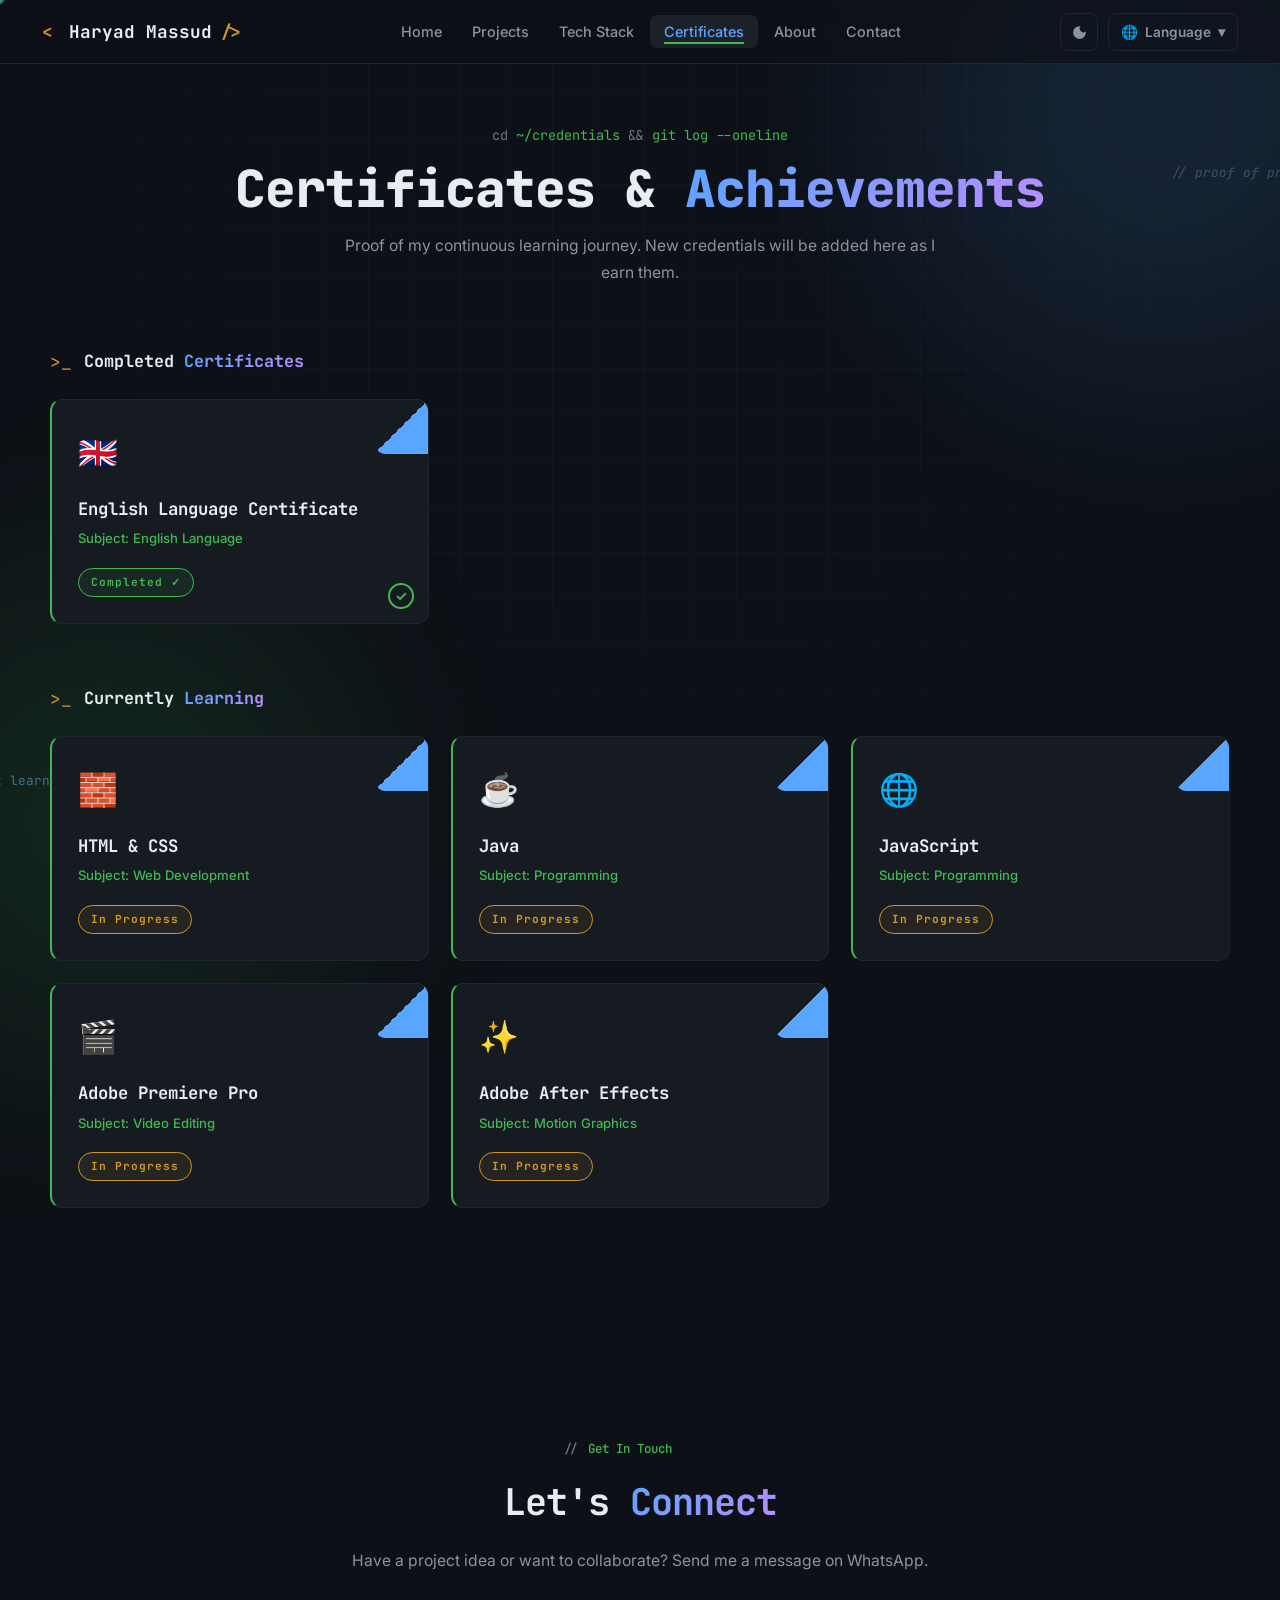
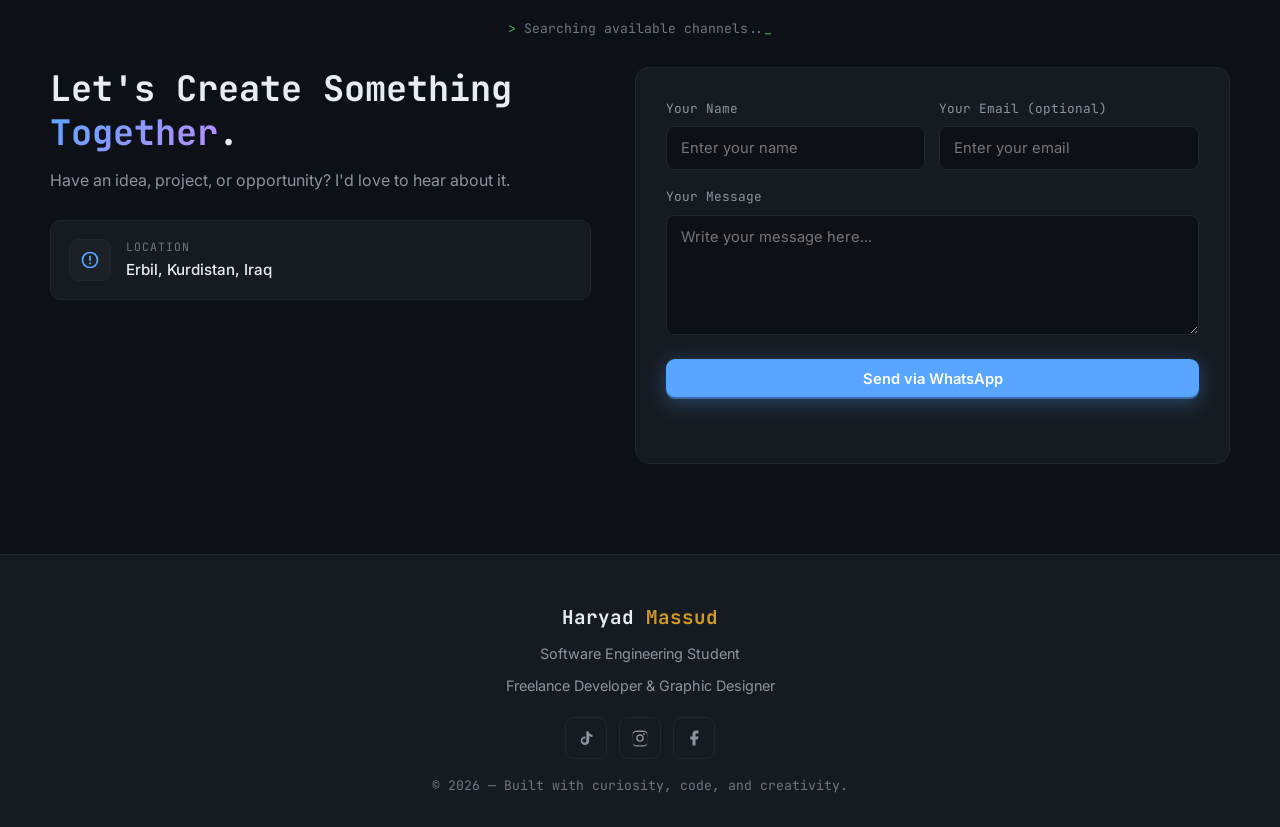
==== certificates.html @ b6bd6a12 "Add files via upload" ====
<!DOCTYPE html>
<html lang="en" dir="ltr" data-theme="dark">
<head>
    <meta charset="UTF-8">
    <meta name="viewport" content="width=device-width, initial-scale=1.0">
    <meta name="description" content="Haryad Massud — Certificates. Credentials earned and currently in progress on the learning journey.">
    <title>Certificates | Haryad Massud</title>
    <link rel="preconnect" href="https://fonts.googleapis.com">
    <link rel="preconnect" href="https://fonts.gstatic.com" crossorigin>
    <link href="https://fonts.googleapis.com/css2?family=Sora:wght@400;500;600;700;800&family=Inter:wght@300;400;500;600&family=JetBrains+Mono:wght@400;500;600;700;800&family=Tajawal:wght@400;500;700;800&family=Noto+Sans+Arabic:wght@400;500;600;700;800&display=swap" rel="stylesheet">
    <link rel="stylesheet" href="assets/css/styles.css">
</head>
<body>

    <div class="scroll-progress" id="scrollProgress"></div>

    <!-- Viewport transition overlay -->
    <div class="viewport-transition" id="viewportTransition">
        <div class="trans-cmd"><span class="prompt">&gt;</span>&nbsp;<span class="cmd" id="transCmd"></span></div>
        <div class="trans-snippet" id="transSnippet"></div>
        <div class="trans-bar"><div class="fill" id="transFill"></div></div>
    </div>

    <div class="bg-code"></div>
    <div class="code-snippet cs-1"><span class="tk-cm">// proof of progress</span></div>
    <div class="code-snippet cs-2"><span class="tk-kw">await</span> <span class="tk-id">learner</span><span class="tk-op">.</span><span class="tk-fn">levelUp</span><span class="tk-op">()</span>;</div>
    <div class="bg-orb orb-1"></div>
    <div class="bg-orb orb-2"></div>

    <!-- ===== NAV ===== -->
    <nav class="navbar" id="navbar">
        <div class="nav-inner">
            <a href="index.html" class="brand"><span class="dot"></span><span data-i18n="brand">Haryad Massud</span></a>
            <ul class="nav-links" id="navLinks">
                <li><a href="index.html" data-nav="home" data-i18n="nav.home">Home</a></li>
                <li><a href="projects.html" data-nav="projects" data-i18n="nav.projects">Projects</a></li>
                <li><a href="techstack.html" data-nav="tech" data-i18n="nav.tech">Tech Stack</a></li>
                <li><a href="certificates.html" data-nav="certs" data-i18n="nav.certs" class="active">Certificates</a></li>
                <li><a href="index.html#about" data-nav="about" data-i18n="nav.about">About</a></li>
                <li><a href="index.html#contact" data-nav="contact" data-i18n="nav.contact">Contact</a></li>
            </ul>
            <div class="nav-right">
                <button class="icon-btn" id="themeToggle" title="Theme" aria-label="Toggle theme">
                    <svg id="iconMoon" viewBox="0 0 24 24"><path d="M12 3a9 9 0 1 0 9 9c0-.46-.04-.92-.1-1.36a5.39 5.39 0 0 1-7.54-7.54C12.92 3.04 12.46 3 12 3z"/></svg>
                    <svg id="iconSun" viewBox="0 0 24 24" style="display:none"><path d="M12 7a5 5 0 1 0 0 10 5 5 0 0 0 0-10zm0-5a1 1 0 0 1 1 1v2a1 1 0 0 1-2 0V3a1 1 0 0 1 1-1zM4 11a1 1 0 0 1 0 2H2a1 1 0 0 1 0-2h2zm18 0a1 1 0 0 1 0 2h-2a1 1 0 0 1 0-2h2zM5.6 4.2a1 1 0 0 1 1.4 0l1.4 1.4a1 1 0 1 1-1.4 1.4L5.6 5.6a1 1 0 0 1 0-1.4zm11.4 12.8a1 1 0 0 1 1.4 0l1.4 1.4a1 1 0 0 1-1.4 1.4l-1.4-1.4a1 1 0 0 1 0-1.4zM12 19a1 1 0 0 1 1 1v2a1 1 0 0 1-2 0v-2a1 1 0 0 1 1-1zM5.6 19.8a1 1 0 0 1 0-1.4l1.4-1.4a1 1 0 1 1 1.4 1.4l-1.4 1.4a1 1 0 0 1-1.4 0zM17 6.6a1 1 0 0 1 0-1.4l1.4-1.4a1 1 0 1 1 1.4 1.4L18.4 6.6a1 1 0 0 1-1.4 0z"/></svg>
                </button>
                <div class="lang-select" id="langSelect">
                    <button class="lang-btn" id="langBtn">🌐<span class="lang-label" data-i18n="langLabel">Language</span><span>▾</span></button>
                    <div class="lang-menu" id="langMenu">
                        <button class="lang-opt" data-lang="en"><span class="flag">🇬🇧</span> English</button>
                        <button class="lang-opt" data-lang="ckb"><span class="flag">🟩</span> کوردی (سۆرانی)</button>
                        <button class="lang-opt" data-lang="ar"><span class="flag">🇸🇦</span> العربية</button>
                    </div>
                </div>
                <button class="hamburger" id="hamburger" aria-label="Menu"><span></span><span></span><span></span></button>
            </div>
        </div>
    </nav>

    <!-- ===== PAGE HERO ===== -->
    <header class="page-hero">
        <div class="ph-loc"><span class="slash">cd</span> ~/credentials <span class="slash">&&</span> git log --oneline</div>
        <h1 data-i18n="certTitle">Certificates & <span class="gradient-text">Achievements</span></h1>
        <p class="ph-sub" data-i18n="certSub">Proof of my continuous learning journey. New credentials will be added here as I earn them.</p>
    </header>

    <!-- ===== CERTIFICATES ===== -->
    <section class="page-body">
        <div class="container">
            <div class="tech-subsect">
                <div class="tech-subhead reveal"><span class="ths-chever">&gt;_</span><h4 data-i18n="certDoneTitle">Completed <span class="gradient-text">Certificates</span></h4></div>
                <div class="cert-grid" id="certDoneGrid"></div>
            </div>
            <div class="tech-subsect" style="margin-top:60px">
                <div class="tech-subhead reveal"><span class="ths-chever">&gt;_</span><h4 data-i18n="certDoingTitle">Currently <span class="gradient-text">Working On</span></h4></div>
                <div class="cert-grid" id="certDoingGrid"></div>
            </div>
        </div>
    </section>

    <!-- ============ CONTACT ============ -->
    <section class="section" id="contact">
        <div class="container">
            <div class="section-head reveal">
                <div class="eyebrow" data-i18n="contactEyebrow">Get In Touch</div>
                <h2 class="section-title" data-i18n="contactTitle">Let's <span class="gradient-text">Connect</span></h2>
                <p class="section-sub reveal" data-i18n="contactSub">Have a project idea, a collaboration, or just want to say hi? My inbox is always open.</p>
            </div>
            <div class="contact-grid">
                <div class="contact-info reveal">
                    <h3 class="contact-heading" data-i18n="contactHeading">Let's Create Something <span class="gradient-text">Together</span>.</h3>
                    <p class="contact-desc" data-i18n="contactDesc">Have an idea, project, or opportunity? I'd love to hear about it.</p>
                    <div class="contact-cards">
                        <div class="contact-card">
                            <div class="contact-ico"><svg viewBox="0 0 24 24"><path d="M12 2a10 10 0 1 0 0 20 10 10 0 0 0 0-20zm0 18a8 8 0 1 1 0-16 8 8 0 0 1 0 16zm-1-13h2v6h-2zm0 8h2v2h-2z"/></svg></div>
                            <div><div class="lbl" data-i18n="locLabel">Location</div><div class="val" data-i18n="locValue">Erbil, Kurdistan, Iraq</div></div>
                        </div>
                    </div>
                </div>
                <form class="contact-form reveal" id="contactForm">
                    <div class="form-row">
                        <div class="field"><label for="contactName" data-i18n="nameLabel">Your Name</label><input id="contactName" name="name" type="text" autocomplete="name" required data-i18n-ph="namePh" placeholder="Enter your name"></div>
                        <div class="field"><label for="contactEmail" data-i18n="emailPhLabel">Your Email (optional)</label><input id="contactEmail" name="email" type="email" autocomplete="email" data-i18n-ph="emailPh" placeholder="Enter your email"></div>
                    </div>
                    <div class="field"><label for="contactMessage" data-i18n="msgLabel">Your Message</label><textarea id="contactMessage" name="message" required data-i18n-ph="msgPh" placeholder="Write your message here..."></textarea></div>
                    <button type="submit" class="btn btn-primary btn-block" data-i18n="submitMsg">Send via WhatsApp</button>
                    <div class="form-note" id="formNote" role="status" aria-live="polite"></div>
                </form>
            </div>
        </div>
    </section>

    <!-- ================= FOOTER ================= -->
    <footer class="footer">
        <div class="footer-inner">
            <div class="footer-brand">Haryad <span class="b">Massud</span></div>
            <div class="footer-role" data-i18n="footerRole1">Software Engineering Student</div>
            <div class="footer-role" data-i18n="footerRole2">Freelance Developer & Graphic Designer</div>
            <div class="footer-social" id="footerSocial"></div>
            <div class="copy" data-i18n="footerCopy">© 2026 — Built with curiosity, code, and creativity.</div>
        </div>
    </footer>

    <div class="cursor-dot"></div>
    <div class="cursor-ring"><span class="cursor-label"></span></div>

    <script src="assets/js/translations.js"></script>
    <script src="assets/js/data.js"></script>
    <script src="assets/js/main.js"></script>
</body>
</html>
---- assets/css/styles.css ----
/* ============================================================
   HARYAD MASSUD — Developer Portfolio
   Theme: code-editor / terminal inspired, dark & technical
   ============================================================ */

:root {
    /* Code-editor dark palette */
    --bg: #0d1117;
    --bg-soft: #161b22;
    --bg-card: #161b22;
    --bg-hover: #1c2128;
    --text: #e6edf3;
    --text-muted: #8b949e;
    --muted-2: #6e7681;

    /* Accent / syntax colors */
    --blue: #58a6ff;
    --blue-2: #79c0ff;
    --green: #3fb950;
    --green-2: #56d364;
    --purple: #bc8cff;
    --orange: #d29922;
    --orange-2: #f0883e;
    --red: #f85149;
    --cyan: #39c5cf;

    --primary: var(--blue);
    --primary-2: var(--blue-2);
    --accent: var(--green);
    --accent-2: var(--cyan);

    --gradient-main: linear-gradient(135deg, #58a6ff 0%, #bc8cff 100%);
    --gradient-accent: linear-gradient(135deg, #3fb950 0%, #39c5cf 100%);

    --glow: rgba(88, 166, 255, 0.35);
    --glow-green: rgba(63, 185, 80, 0.35);

    --font-head: 'JetBrains Mono', 'Sora', monospace;
    --font-body: 'Inter', 'Poppins', sans-serif;
    --font-code: 'JetBrains Mono', 'Fira Code', monospace;

    --radius: 16px;
    --radius-sm: 10px;
    --shadow: 0 18px 50px rgba(0, 0, 0, 0.5);
    --border: 1px solid #21262d;
    --border-strong: 1px solid #30363d;
    --glass: rgba(255, 255, 255, 0.025);

    --nav-h: 64px;
}

[data-theme="light"] {
    --bg: #f6f8fa;
    --bg-soft: #ffffff;
    --bg-card: #ffffff;
    --bg-hover: #f0f3f6;
    --text: #1f2328;
    --text-muted: #59636e;
    --muted-2: #818b98;
    --border: 1px solid #d1d9e0;
    --border-strong: 1px solid #b6c2cd;
    --glass: rgba(31, 35, 40, 0.03);
    --shadow: 0 16px 40px rgba(31, 35, 40, 0.10);
    --blue: #0969da;
    --blue-2: #0a6cf1;
    --green: #1a7f37;
    --purple: #8250df;
    --orange: #9a6700;
    --red: #cf222e;
    --cyan: #0550ae;
    --primary: #0969da;
    --primary-2: #0a6cf1;
    --accent: #1a7f37;
    --accent-2: #0a6cf1;
    --gradient-main: linear-gradient(135deg, #0969da 0%, #8250df 100%);
    --gradient-accent: linear-gradient(135deg, #1a7f37 0%, #0a6cf1 100%);
    --glow: rgba(9, 105, 218, 0.25);
    --glow-green: rgba(26, 127, 55, 0.20);
}

* { margin: 0; padding: 0; box-sizing: border-box; }

html { scroll-behavior: smooth; }

body {
    font-family: var(--font-body);
    background: var(--bg);
    color: var(--text);
    line-height: 1.7;
    overflow-x: hidden;
    transition: background 0.4s ease, color 0.4s ease;
    font-size: 1rem;
}

/* Arabic / Kurdish fonts */
[dir="rtl"] body { font-family: 'Noto Sans Arabic', 'Tajawal', sans-serif; }
[dir="rtl"] .mono, [dir="rtl"] code, [dir="rtl"] .typ, [dir="rtl"] .tk { font-family: 'JetBrains Mono', monospace; }

::selection { background: var(--blue); color: #fff; }

::-webkit-scrollbar { width: 10px; }
::-webkit-scrollbar-track { background: var(--bg); }
::-webkit-scrollbar-thumb { background: #30363d; border-radius: 5px; }
::-webkit-scrollbar-thumb:hover { background: #484f58; }

a { text-decoration: none; color: inherit; }
img { max-width: 100%; display: block; }

/* ============ BACKGROUND / CODE GRID ============ */
.bg-code {
    position: fixed;
    inset: 0;
    z-index: -2;
    background:
        linear-gradient(rgba(88, 166, 255, 0.035) 1px, transparent 1px),
        linear-gradient(90deg, rgba(88, 166, 255, 0.035) 1px, transparent 1px);
    background-size: 46px 46px;
    mask-image: radial-gradient(ellipse at 50% 30%, black 35%, transparent 80%);
    -webkit-mask-image: radial-gradient(ellipse at 50% 30%, black 35%, transparent 80%);
}

.code-snippet {
    position: fixed;
    font-family: var(--font-code);
    font-size: 0.8rem;
    line-height: 1.7;
    color: var(--muted-2);
    opacity: 0.5;
    z-index: -1;
    pointer-events: none;
    white-space: pre;
    user-select: none;
}
.cs-1 { top: 18%; right: -4%; }
.cs-2 { bottom: 12%; left: -3%; }

.bg-orb {
    position: fixed;
    border-radius: 50%;
    filter: blur(120px);
    opacity: 0.14;
    z-index: -1;
    pointer-events: none;
}
.orb-1 { width: 520px; height: 520px; top: -160px; right: -140px; background: var(--blue); }
.orb-2 { width: 460px; height: 460px; bottom: -150px; left: -120px; background: var(--green); }

/* ============ TERMINAL / SYNTAX COLORS ============ */
.tk-kw { color: var(--purple); }
.tk-id { color: var(--blue-2); }
.tk-op { color: var(--orange); }
.tk-str { color: var(--green-2); }
.tk-cm { color: var(--muted-2); font-style: italic; }
.tk-num { color: var(--orange); }
.tk-fn { color: var(--blue); }
.tk-prompt { color: var(--green); }
.tk-path { color: var(--accent-2); }

/* ============ NAVBAR ============ */
.navbar {
    position: fixed;
    top: 0;
    left: 0;
    right: 0;
    height: var(--nav-h);
    z-index: 1000;
    display: flex;
    align-items: center;
    background: rgba(13, 17, 23, 0.7);
    backdrop-filter: blur(14px);
    border-bottom: var(--border);
    transition: background 0.3s;
}
[data-theme="light"] .navbar { background: rgba(246, 248, 250, 0.75); }

.nav-inner {
    width: 100%;
    max-width: 1240px;
    margin: 0 auto;
    padding: 0 22px;
    display: flex;
    align-items: center;
    justify-content: space-between;
    gap: 18px;
}

.brand {
    font-family: var(--font-code);
    font-size: 1.1rem;
    font-weight: 700;
    letter-spacing: 0;
    display: flex;
    align-items: center;
    gap: 8px;
    white-space: nowrap;
}
.brand::before { content: '<'; color: var(--orange); }
.brand::after { content: '/>'; color: var(--orange); }
.brand .dot { color: var(--green); animation: pulseDot 2s infinite; }

@keyframes pulseDot {
    0%, 100% { opacity: 1; }
    50% { opacity: 0.3; }
}

.nav-links {
    display: flex;
    align-items: center;
    gap: 2px;
    list-style: none;
}

.nav-links a {
    padding: 8px 14px;
    border-radius: 7px;
    font-size: 0.9rem;
    font-weight: 500;
    color: var(--text-muted);
    transition: all 0.22s;
    white-space: nowrap;
}
.nav-links a:hover { color: var(--text); background: var(--bg-hover); }
.nav-links a.active { color: var(--primary); background: var(--bg-hover); }

.nav-right { display: flex; align-items: center; gap: 10px; }

.icon-btn {
    width: 38px;
    height: 38px;
    border-radius: 8px;
    border: var(--border);
    background: transparent;
    color: var(--text-muted);
    cursor: pointer;
    display: flex;
    align-items: center;
    justify-content: center;
    transition: all 0.22s;
}
.icon-btn:hover { color: var(--text); border-color: var(--primary); background: var(--bg-hover); }
.icon-btn svg { width: 17px; height: 17px; fill: currentColor; }

.lang-select { position: relative; }

.lang-btn {
    display: flex;
    align-items: center;
    gap: 7px;
    height: 38px;
    padding: 0 12px;
    border-radius: 8px;
    border: var(--border);
    background: transparent;
    color: var(--text-muted);
    font-size: 0.85rem;
    font-weight: 600;
    font-family: inherit;
    cursor: pointer;
    transition: all 0.22s;
}
.lang-btn:hover { color: var(--text); border-color: var(--primary); }

.lang-menu {
    position: absolute;
    top: calc(100% + 8px);
    inset-inline-end: 0;
    background: var(--bg-card);
    border: var(--border-strong);
    border-radius: 10px;
    padding: 6px;
    min-width: 210px;
    box-shadow: var(--shadow);
    opacity: 0;
    visibility: hidden;
    transform: translateY(-8px);
    transition: all 0.25s;
    z-index: 100;
}
.lang-menu.open { opacity: 1; visibility: visible; transform: translateY(0); }

.lang-opt {
    width: 100%;
    display: flex;
    align-items: center;
    gap: 10px;
    padding: 10px 12px;
    border: none;
    background: transparent;
    color: var(--text);
    font-size: 0.9rem;
    border-radius: 7px;
    cursor: pointer;
    font-family: inherit;
    text-align: start;
    transition: background 0.18s;
}
.lang-opt:hover { background: var(--bg-hover); }
.lang-opt.active { background: var(--bg-hover); color: var(--primary); font-weight: 600; }
.lang-opt .flag { font-size: 1.1rem; }

.hamburger {
    display: none;
    flex-direction: column;
    justify-content: center;
    align-items: center;
    gap: 4px;
    width: 38px;
    height: 38px;
    border-radius: 8px;
    border: var(--border);
    background: transparent;
    cursor: pointer;
}
.hamburger span { width: 18px; height: 2px; background: var(--text); border-radius: 2px; transition: all 0.3s; }
.hamburger.open span:nth-child(1) { transform: translateY(6px) rotate(45deg); }
.hamburger.open span:nth-child(2) { opacity: 0; }
.hamburger.open span:nth-child(3) { transform: translateY(-6px) rotate(-45deg); }

/* ============ BUTTONS ============ */
.btn {
    display: inline-flex;
    align-items: center;
    justify-content: center;
    gap: 8px;
    padding: 11px 24px;
    border-radius: 9px;
    font-size: 0.92rem;
    font-weight: 600;
    font-family: inherit;
    cursor: pointer;
    border: 1px solid var(--border-strong);
    background: transparent;
    color: var(--text);
    transition: all 0.25s;
    white-space: nowrap;
}
.btn svg { width: 17px; height: 17px; fill: currentColor; }

.btn-primary {
    background: var(--blue);
    border-color: var(--blue);
    color: #fff;
    box-shadow: 0 4px 20px var(--glow);
}
.btn-primary:hover { background: var(--blue-2); transform: translateY(-2px); box-shadow: 0 8px 28px var(--glow); }

.btn-ghost:hover { border-color: var(--primary); background: var(--bg-hover); transform: translateY(-2px); }

.btn-success {
    background: var(--green);
    border-color: var(--green);
    color: #0d1117;
    box-shadow: 0 4px 20px var(--glow-green);
}
.btn-success:hover { filter: brightness(1.1); transform: translateY(-2px); }

.btn-sm { padding: 8px 16px; font-size: 0.84rem; border-radius: 8px; }
.btn-block { width: 100%; }
.btn-disabled { opacity: 0.45; cursor: not-allowed; pointer-events: none; }

/* ============ HERO ============ */
.hero {
    min-height: 100vh;
    display: flex;
    flex-direction: column;
    align-items: center;
    justify-content: center;
    padding: calc(var(--nav-h) + 40px) 22px 90px;
    text-align: center;
    position: relative;
}

.hero-inner {
    width: 100%;
    max-width: 1180px;
    display: grid;
    grid-template-columns: 1.04fr 0.96fr;
    gap: 56px;
    align-items: center;
    text-align: start;
}

/* ============ PAGE HERO (standalone pages) ============ */
.page-hero {
    padding: calc(var(--nav-h) + 60px) 22px 40px;
    text-align: center;
}
.page-hero .ph-loc { font-family: var(--font-code); font-size: 0.85rem; color: var(--green); margin-bottom: 14px; }
.page-hero .ph-loc .slash { color: var(--muted-2); }
.page-hero h1 {
    font-family: var(--font-head);
    font-size: clamp(2rem, 6vw, 3.2rem);
    font-weight: 800;
    letter-spacing: -1px;
    line-height: 1.1;
}
.page-hero .ph-sub { color: var(--text-muted); max-width: 620px; margin: 16px auto 0; font-size: 0.98rem; }

.page-body { padding: 20px 22px 90px; }

/* Terminal card */
.terminal {
    width: 100%;
    max-width: 650px;
    background: var(--bg-card);
    border: var(--border-strong);
    border-radius: 12px;
    box-shadow: var(--shadow);
    text-align: start;
    overflow: hidden;
}

.term-bar {
    display: flex;
    align-items: center;
    gap: 8px;
    padding: 11px 15px;
    background: var(--bg-soft);
    border-bottom: var(--border);
}
.term-bar .dots { display: flex; gap: 7px; }
.term-bar .d { width: 11px; height: 11px; border-radius: 50%; }
.term-bar .d1 { background: var(--red); }
.term-bar .d2 { background: var(--orange); }
.term-bar .d3 { background: var(--green); }
.term-bar .title {
    flex: 1;
    text-align: center;
    font-family: var(--font-code);
    font-size: 0.75rem;
    color: var(--text-muted);
}

.terminal-boot {
    display: flex;
    align-items: center;
    gap: 10px;
    min-height: 25px;
    padding: 5px 24px 0;
    color: var(--text-muted);
    font: 0.62rem var(--font-code);
    transition: color 0.25s ease;
}
.terminal-boot-label { display: inline-flex; align-items: center; gap: 7px; }
.terminal-boot-label::before {
    width: 6px;
    height: 6px;
    border-radius: 50%;
    background: var(--muted-2);
    content: '';
}
.terminal.is-booting .terminal-boot-label { color: var(--blue-2); }
.terminal.is-booting .terminal-boot-label::before {
    background: var(--green);
    box-shadow: 0 0 10px var(--green);
    animation: terminalPulse 0.8s ease-in-out infinite alternate;
}
.terminal.is-ready .terminal-boot-label { color: var(--green); }
.terminal.is-ready .terminal-boot-label::before { background: var(--green); }
.terminal-progress {
    flex: 1;
    height: 2px;
    overflow: hidden;
    border-radius: 2px;
    background: var(--bg-hover);
}
.terminal-progress i {
    display: block;
    width: 0;
    height: 100%;
    border-radius: inherit;
    background: var(--gradient-accent);
    box-shadow: 0 0 8px var(--glow-green);
    transition: width 0.35s cubic-bezier(0.22, 1, 0.36, 1);
}
.terminal.is-ready { animation: terminalReadyGlow 0.75s ease-out; }
@keyframes terminalPulse { to { opacity: 0.45; transform: scale(0.75); } }
@keyframes terminalReadyGlow {
    45% { box-shadow: var(--shadow), 0 0 32px var(--glow-green); }
}

.term-body {
    padding: 22px 24px;
    font-family: var(--font-code);
    font-size: 0.92rem;
    line-height: 2;
}

.build-demo {
    margin: 0 18px 18px;
    padding: 16px;
    border: var(--border);
    border-radius: 10px;
    background: var(--bg);
    text-align: start;
}
.build-demo-head { display: flex; align-items: center; justify-content: space-between; gap: 12px; }
.build-demo-title { color: var(--text); font-size: 0.9rem; font-weight: 700; }
.build-demo-intro { color: var(--text-muted); font-size: 0.75rem; margin-top: 3px; }
.build-demo-head .btn { flex: 0 0 auto; }
.build-demo-stages { display: grid; grid-template-columns: repeat(4, minmax(0, 1fr)); gap: 6px; margin-top: 14px; }
.build-demo-stage {
    padding: 5px 3px;
    border: var(--border);
    border-radius: 6px;
    color: var(--muted-2);
    font: 600 0.62rem var(--font-code);
    text-align: center;
    transition: color 0.2s ease, border-color 0.2s ease, background-color 0.2s ease;
}
.build-demo-stage.active { color: var(--blue-2); border-color: var(--blue); background: var(--bg-hover); }
.build-demo-stage.done { color: var(--green); border-color: var(--green); }
.build-demo-code {
    min-height: 1.2em;
    margin-top: 10px;
    color: var(--green);
    font: 0.72rem/1.6 var(--font-code);
    white-space: pre-wrap;
    overflow-wrap: anywhere;
}
.build-demo-code:empty { display: none; }
.build-demo-preview {
    display: block;
    height: 0;
    overflow: hidden;
    opacity: 0;
    transform: translateY(8px);
    border: 1px solid var(--border-strong);
    border-radius: 7px;
    background: var(--bg-soft);
    transition: height 0.35s ease, opacity 0.35s ease, transform 0.35s ease, padding 0.35s ease;
}
.build-demo-preview.step-1,
.build-demo-preview.step-2,
.build-demo-preview.step-3,
.build-demo-preview.assembled {
    height: 118px;
    margin-top: 10px;
    opacity: 1;
    transform: translateY(0);
}
.build-demo-browserbar {
    display: flex;
    align-items: center;
    gap: 8px;
    height: 20px;
    padding: 0 7px;
    border-bottom: var(--border);
    background: var(--bg);
}
.build-demo-browser-dots { display: flex; gap: 3px; }
.build-demo-browser-dots i { width: 4px; height: 4px; border-radius: 50%; background: var(--muted-2); }
.build-demo-browser-dots i:first-child { background: var(--red); }
.build-demo-browser-dots i:nth-child(2) { background: var(--orange); }
.build-demo-browser-dots i:last-child { background: var(--green); }
.build-demo-preview-label {
    color: var(--text-muted);
    font: 0.56rem var(--font-code);
}
.build-demo-page { padding: 5px 8px; }
.build-demo-nav {
    display: flex;
    align-items: center;
    justify-content: space-between;
    height: 15px;
    opacity: 0;
    transform: translateY(4px);
    transition: opacity 0.25s ease, transform 0.25s ease;
}
.build-demo-logo { color: var(--blue-2); font: 700 0.58rem var(--font-code); }
.build-demo-nav-links { display: flex; gap: 5px; }
.build-demo-nav-links i { width: 12px; height: 3px; border-radius: 3px; background: var(--muted-2); }
.build-demo-preview.step-1 .build-demo-nav,
.build-demo-preview.step-2 .build-demo-nav,
.build-demo-preview.step-3 .build-demo-nav,
.build-demo-preview.assembled .build-demo-nav { opacity: 1; transform: none; }
.build-demo-hero {
    display: flex;
    align-items: center;
    justify-content: space-between;
    min-height: 48px;
    margin-top: 3px;
    padding: 5px 7px;
    border: 1px solid rgba(88, 166, 255, 0.2);
    border-radius: 5px;
    background: linear-gradient(110deg, var(--bg), rgba(88, 166, 255, 0.1));
    opacity: 0;
    transform: translateY(5px);
    transition: opacity 0.3s ease, transform 0.3s ease;
}
.build-demo-preview.step-2 .build-demo-hero,
.build-demo-preview.step-3 .build-demo-hero,
.build-demo-preview.assembled .build-demo-hero { opacity: 1; transform: none; }
.build-demo-copy { display: flex; flex-direction: column; align-items: flex-start; gap: 2px; min-width: 0; }
.build-demo-kicker { color: var(--green); font: 0.38rem var(--font-code); }
.build-demo-copy strong { color: var(--text); font: 700 0.58rem var(--font-head); }
.build-demo-line { width: 78px; height: 2px; border-radius: 2px; background: var(--muted-2); opacity: 0.55; }
.build-demo-line.short { width: 50px; }
.build-demo-mini-button { margin-top: 2px; padding: 1px 5px; border-radius: 3px; color: #fff; background: var(--blue); font: 0.42rem var(--font-code); }
.build-demo-avatar {
    display: grid;
    width: 32px;
    height: 32px;
    place-items: center;
    border: 1px solid rgba(188, 140, 255, 0.55);
    border-radius: 50%;
    color: var(--purple);
    background: var(--bg-hover);
    font: 700 0.55rem var(--font-code);
}
.build-demo-cards {
    display: grid;
    grid-template-columns: repeat(3, 1fr);
    gap: 5px;
    margin-top: 5px;
    opacity: 0;
    transform: translateY(4px);
    transition: opacity 0.3s ease, transform 0.3s ease;
}
.build-demo-preview.step-3 .build-demo-cards,
.build-demo-preview.assembled .build-demo-cards { opacity: 1; transform: none; }
.build-demo-cards i {
    height: 16px;
    border: var(--border);
    border-radius: 3px;
    background: linear-gradient(120deg, var(--bg-hover), rgba(63, 185, 80, 0.12));
}
.build-demo-preview-block {
    min-height: 20px;
    border: 1px solid rgba(88, 166, 255, 0.35);
    border-radius: 4px;
    background: linear-gradient(135deg, var(--bg-hover), rgba(88, 166, 255, 0.12));
}
.build-demo-preview-block:first-of-type { background: linear-gradient(90deg, var(--blue), var(--purple)); }
.build-demo-projects {
    display: inline-block;
    margin-top: 8px;
    color: var(--blue-2);
    font: 0.72rem var(--font-code);
    text-decoration: none;
}
.build-demo-projects:hover { color: var(--green); text-decoration: underline; }
.build-demo-projects[hidden] { display: none; }

.term-line { display: flex; flex-wrap: wrap; gap: 0 6px; white-space: pre-wrap; }
.term-line .prompt { color: var(--green); }
.term-line .cmd { color: var(--text); }

.blink-cursor {
    display: inline-block;
    width: 8px;
    height: 16px;
    background: var(--green);
    vertical-align: middle;
    animation: blink 1s step-end infinite;
    margin-inline-start: 2px;
}
@keyframes blink { 0%, 100% { opacity: 1; } 50% { opacity: 0; } }

/* ---- Hero intro column ---- */
.hero-info { display: flex; flex-direction: column; align-items: flex-start; }
.hero-info > * { animation: heroContentIn 0.65s cubic-bezier(0.22, 1, 0.36, 1) both; }
.hero-info > :nth-child(2) { animation-delay: 0.08s; }
.hero-info > :nth-child(3) { animation-delay: 0.16s; }
.hero-info > :nth-child(4) { animation-delay: 0.24s; }
.hero-info > :nth-child(5) { animation-delay: 0.32s; }
.hero-terminal { animation: heroTerminalIn 0.8s 0.18s ease both; }
@keyframes heroContentIn {
    from { opacity: 0; transform: translateY(14px); }
    to { opacity: 1; transform: translateY(0); }
}
@keyframes heroTerminalIn {
    from { opacity: 0; }
    to { opacity: 1; }
}
.page-hero > * { animation: heroContentIn 0.65s cubic-bezier(0.22, 1, 0.36, 1) both; }
.page-hero > :nth-child(2) { animation-delay: 0.08s; }
.page-hero > :nth-child(3) { animation-delay: 0.16s; }

.term-name {
    font-family: var(--font-code);
    font-size: clamp(1.7rem, 5vw, 2.9rem);
    font-weight: 800;
    letter-spacing: -1px;
    color: var(--text);
    line-height: 1.1;
}
.term-name .bracket { color: var(--orange); }
.term-name .name { color: var(--blue-2); }

.hero-prof {
    font-size: clamp(1rem, 2.8vw, 1.3rem);
    font-weight: 600;
    color: var(--text);
    margin-top: 12px;
}
.hero-prof .accent { color: var(--accent); }

.hero-loc { color: var(--text-muted); margin-top: 10px; font-size: 0.95rem; }

.hero-desc { max-width: 540px; color: var(--text-muted); margin-top: 16px; font-size: 0.95rem; }

.hero-actions { display: flex; flex-wrap: wrap; gap: 14px; margin-top: 32px; }

.scroll-hint { position: absolute; bottom: 26px; color: var(--muted-2); font-size: 0.78rem; font-family: var(--font-code); display: flex; flex-direction: column; align-items: center; gap: 8px; }
.scroll-hint .chev { animation: chevMove 1.6s infinite; }
@keyframes chevMove { 0% { transform: translateY(0); opacity: 1; } 100% { transform: translateY(8px); opacity: 0.2; } }

/* ---- Hero terminal (live animated editor) ---- */
.hero-terminal {
    justify-self: stretch;
    max-width: 460px;
    margin-left: auto;
    box-shadow:
        var(--shadow),
        0 0 0 1px rgba(88, 166, 255, 0.05),
        0 0 60px rgba(88, 166, 255, 0.08);
}
[dir="rtl"] .hero-terminal { margin-left: 0; margin-right: auto; }
.hero-terminal .term-body { min-height: 300px; }

/* ============ SECTIONS ============ */
.section { padding: 90px 22px; position: relative; }
.section-alt { background: var(--bg-soft); border-top: var(--border); border-bottom: var(--border); }
.container { max-width: 1180px; margin: 0 auto; }

.section-head { text-align: center; margin-bottom: 52px; }

.eyebrow {
    display: inline-flex;
    align-items: center;
    gap: 10px;
    font-family: var(--font-code);
    font-size: 0.78rem;
    font-weight: 500;
    color: var(--accent);
    margin-bottom: 12px;
}
.eyebrow::before { content: '//'; color: var(--muted-2); }
.eyebrow::after { content: ''; width: 34px; height: 1px; background: var(--border-strong); }

.section-title {
    font-family: var(--font-head);
    font-size: clamp(1.6rem, 4vw, 2.3rem);
    font-weight: 700;
    letter-spacing: -1px;
    color: var(--text);
}
.gradient-text { background: var(--gradient-main); -webkit-background-clip: text; -webkit-text-fill-color: transparent; background-clip: text; }
.section-sub { color: var(--text-muted); max-width: 620px; margin: 14px auto 0; font-size: 0.98rem; }

/* ============ ABOUT ============ */
.about-grid { display: grid; grid-template-columns: 1fr 1fr; gap: 50px; align-items: start; }

.about-story p { color: var(--text-muted); margin-bottom: 16px; font-size: 0.98rem; }
.about-story p strong { color: var(--text); font-weight: 600; }

.about-stats { display: grid; grid-template-columns: repeat(3, 1fr); gap: 16px; margin-top: 26px; }
.stat { background: var(--bg-card); border: var(--border); border-radius: 12px; padding: 16px; text-align: center; transition: transform 0.25s, border-color 0.25s; }
.stat:hover { transform: translateY(-4px); border-color: var(--primary); }
.stat .num { font-family: var(--font-code); font-size: 1.5rem; font-weight: 700; color: var(--primary); }
.stat .lbl { font-size: 0.8rem; color: var(--text-muted); margin-top: 4px; }

/* About visual — terminal style */
.about-visual { display: flex; flex-direction: column; gap: 16px; }

.about-terminal-card {
    background: var(--bg-card);
    border: var(--border-strong);
    border-radius: 12px;
    overflow: hidden;
    box-shadow: var(--shadow);
}
.about-terminal-card .term-bar { padding: 9px 14px; }
.about-terminal-card .term-bar .title { font-size: 0.72rem; }

.about-monogram {
    font-family: var(--font-code);
    font-size: clamp(3rem, 8vw, 4.5rem);
    font-weight: 800;
    letter-spacing: 2px;
    line-height: 1;
    color: var(--text);
    text-align: center;
    padding: 44px 20px;
    background:
        linear-gradient(rgba(88, 166, 255, 0.05) 1px, transparent 1px),
        linear-gradient(90deg, rgba(88, 166, 255, 0.05) 1px, transparent 1px),
        var(--bg-soft);
    background-size: 24px 24px, 24px 24px, auto;
    border-bottom: var(--border);
}
.about-monogram .hm { color: var(--primary); text-shadow: 0 0 26px var(--glow); }
.about-monogram .caret { color: var(--green); animation: blink 1s step-end infinite; }

.about-meta {
    display: flex;
    flex-direction: column;
    gap: 10px;
    padding: 0;
}

.about-float-box {
    display: flex;
    align-items: center;
    gap: 10px;
    padding: 11px 15px;
    background: var(--bg-card);
    border: var(--border);
    border-radius: 9px;
    font-family: var(--font-code);
    font-size: 0.86rem;
    font-weight: 500;
    color: var(--text);
    transition: all 0.25s;
}
.about-float-box:hover { transform: translateX(5px); border-color: var(--primary); box-shadow: 0 8px 22px rgba(0,0,0,0.25); }
[dir="rtl"] .about-float-box:hover { transform: translateX(-5px); }
.about-float-box .ico { font-size: 1.15rem; }
.about-float-box .ico-hash { color: var(--orange); }

/* About terminal */
.about-terminal {
    background: var(--bg-card);
    border: var(--border-strong);
    border-radius: 12px;
    overflow: hidden;
    box-shadow: var(--shadow);
}
.about-terminal .term-body { padding: 18px 22px; font-size: 0.85rem; }

/* ============ PHILOSOPHY ============ */
.philosophy { text-align: center; }

.phil-cycle { display: flex; align-items: center; justify-content: center; gap: 10px; flex-wrap: wrap; margin-bottom: 28px; }
.phil-word {
    font-family: var(--font-code);
    font-size: clamp(1.1rem, 3vw, 1.6rem);
    font-weight: 600;
    padding: 10px 20px;
    background: var(--bg-card);
    border: var(--border-strong);
    border-radius: 10px;
    opacity: 0;
    animation: philIn 0.6s ease forwards;
    transition: transform 0.25s, border-color 0.25s;
}
.phil-word:hover { transform: translateY(-4px); border-color: var(--primary); }
.phil-word:nth-child(1) { animation-delay: 0s; color: var(--blue-2); }
.phil-word:nth-child(2) { animation-delay: 0.3s; color: var(--green); }
.phil-word:nth-child(3) { animation-delay: 0.6s; color: var(--orange); }
.phil-word:nth-child(4) { animation-delay: 0.9s; color: var(--cyan); }
.phil-word:nth-child(5) { animation-delay: 1.2s; color: var(--purple); }
.phil-sep { color: var(--muted-2); font-family: var(--font-code); }
@keyframes philIn { from { opacity: 0; transform: translateY(20px) scale(0.95); } to { opacity: 1; transform: translateY(0) scale(1); } }

.phil-desc { max-width: 640px; margin: 0 auto; color: var(--text-muted); font-size: 1rem; }

/* ============ PROCESS PIPELINE (IDEA -> CODE -> BUILD -> IMPROVE) ============ */
.process { padding-top: 0; }
.pipeline {
    display: grid;
    grid-template-columns: repeat(4, 1fr);
    align-items: stretch;
    gap: 8px;
    position: relative;
    margin-top: 12px;
}
.pipeline::before,
.pipeline::after {
    content: '';
    position: absolute;
    top: 34px;
    height: 2px;
    background: linear-gradient(90deg, var(--muted-2), var(--primary));
    z-index: 0;
    transform-origin: left center;
    transform: scaleX(0);
    transition: transform 0.9s ease;
}
.pipeline::before { left: 8.33%; right: 41.67%; }
.pipeline::after { left: 58.33%; right: 16.67%; }

.pipe-node {
    position: relative;
    text-align: center;
    display: flex;
    flex-direction: column;
    align-items: center;
    gap: 12px;
    padding: 10px 4px 4px;
}
.pipe-ico {
    width: 64px;
    height: 64px;
    border-radius: 14px;
    display: flex;
    align-items: center;
    justify-content: center;
    font-size: 1.5rem;
    background: var(--bg-card);
    border: var(--border-strong);
    color: var(--text-muted);
    transition: transform 0.3s, border-color 0.3s, box-shadow 0.3s;
    z-index: 1;
}
.pipe-label {
    font-family: var(--font-code);
    font-weight: 700;
    letter-spacing: 2px;
    font-size: 0.85rem;
    color: var(--muted-2);
    transition: color 0.3s;
}
.pipe-node.active .pipe-ico {
    border-color: var(--green);
    color: var(--green);
    transform: translateY(-4px);
    box-shadow: 0 0 0 3px rgba(63,185,80,0.12), 0 12px 30px -12px var(--green);
}
.pipe-node.active .pipe-label { color: var(--green); }
.pipe-node.active .pipe-ico { animation: nodePop 0.4s ease; }
@keyframes nodePop { 0% { transform: scale(0.85); } 60% { transform: scale(1.1); } 100% { transform: scale(1); } }
.pipeline.active::before, .pipeline.active::after { transform: scaleX(1); }

.pipe-loop {
    grid-column: 1 / -1;
    margin-top: 20px;
    text-align: center;
    font-family: var(--font-code);
    font-size: 0.8rem;
    color: var(--cyan);
    background: rgba(86,195,255,0.06);
    border: 1px dashed rgba(86,195,255,0.3);
    padding: 8px 14px;
    border-radius: 8px;
    width: fit-content;
    margin-left: auto;
    margin-right: auto;
    opacity: 0;
    transition: opacity 0.6s ease;
}
.pipeline.looped .pipe-loop { opacity: 1; }
.pipe-loop::before { content: '↺ '; color: var(--green); }

/* ============ JOURNEY COUNTERS ============ */
.stats-grid {
    display: grid;
    grid-template-columns: repeat(4, 1fr);
    gap: 18px;
}
.stat {
    background: var(--bg-card);
    border: var(--border);
    border-radius: 14px;
    padding: 26px 20px;
    text-align: center;
    position: relative;
    overflow: hidden;
    transition: border-color 0.3s, transform 0.3s;
}
.stat::before {
    content: '//';
    position: absolute;
    top: 8px; inset-inline-start: 12px;
    font-family: var(--font-code);
    color: var(--muted-2);
    font-size: 0.7rem;
}
.stat:hover { border-color: var(--primary); transform: translateY(-4px); }
.stat-num {
    font-family: var(--font-code);
    font-size: clamp(1.8rem, 5vw, 2.6rem);
    font-weight: 700;
    color: var(--gradient-main, var(--primary));
    background: var(--gradient-main);
    -webkit-background-clip: text;
    background-clip: text;
    -webkit-text-fill-color: transparent;
}
.stat-label { color: var(--text-muted); font-size: 0.9rem; margin-top: 6px; }

/* ============ WORK STATION (category selector) ============ */
.work-view { position: relative; }

.overlay {
    position: fixed;
    inset: 0;
    background: rgba(13, 17, 23, 0.6);
    backdrop-filter: blur(6px);
    z-index: 900;
    opacity: 0;
    visibility: hidden;
    transition: opacity 0.35s, visibility 0.35s;
}
.overlay.active { opacity: 1; visibility: visible; }

.cat-grid {
    display: grid;
    grid-template-columns: repeat(3, 1fr);
    gap: 24px;
}

.cat-card {
    position: relative;
    display: block;
    text-decoration: none;
    background: var(--bg-card);
    border: var(--border-strong);
    border-radius: 14px;
    padding: 40px 26px;
    text-align: center;
    cursor: pointer;
    transition: all 0.3s ease;
    overflow: hidden;
}
.cat-card::before {
    content: '';
    position: absolute;
    inset: 0;
    background: linear-gradient(180deg, transparent, rgba(88, 166, 255, 0.06));
    opacity: 0;
    transition: opacity 0.3s;
}
.cat-card:hover {
    transform: translateY(-6px);
    border-color: var(--primary);
    box-shadow: 0 16px 40px rgba(0, 0, 0, 0.4);
}
.cat-card:hover::before { opacity: 1; }

.cat-icon {
    font-size: 2.6rem;
    margin-bottom: 16px;
    display: inline-block;
    transition: transform 0.3s;
}
.cat-card:hover .cat-icon { transform: translateY(-5px) scale(1.06); }

.cat-card h3 { font-family: var(--font-code); font-size: 1.15rem; font-weight: 700; margin-bottom: 8px; color: var(--text); }
.cat-card p { color: var(--text-muted); font-size: 0.88rem; line-height: 1.6; }
.cat-card .cat-arrow {
    margin-top: 18px;
    font-family: var(--font-code);
    color: var(--primary);
    font-size: 0.85rem;
    display: inline-flex;
    align-items: center;
    gap: 6px;
    opacity: 0;
    transform: translateX(-6px);
    transition: all 0.3s;
}
[dir="rtl"] .cat-card .cat-arrow { transform: translateX(6px); }
.cat-card:hover .cat-arrow { opacity: 1; transform: translateX(0); }

/* Category views */
.category-view {
    display: none;
    animation: viewIn 0.45s ease both;
}
.category-view.active { display: block; }
@keyframes viewIn {
    from { opacity: 0; transform: translateY(24px); }
    to { opacity: 1; transform: translateY(0); }
}

.view-top {
    display: flex;
    align-items: center;
    justify-content: space-between;
    gap: 14px;
    flex-wrap: wrap;
    margin-bottom: 34px;
}
.view-top .view-title { display: flex; align-items: center; gap: 12px; }
.view-top .view-title .vic { font-size: 1.6rem; }
.view-top .view-title h3 { font-family: var(--font-code); font-size: 1.3rem; color: var(--text); }

.back-btn {
    display: inline-flex;
    align-items: center;
    gap: 8px;
    font-family: var(--font-code);
    font-size: 0.85rem;
    color: var(--text-muted);
    cursor: pointer;
    padding: 8px 16px;
    border: var(--border);
    border-radius: 8px;
    background: transparent;
    transition: all 0.25s;
}
.back-btn:hover { color: var(--text); border-color: var(--primary); background: var(--bg-hover); transform: translateX(-3px); }
[dir="rtl"] .back-btn:hover { transform: translateX(3px); }

/* Projects grid (view) */
.projects-grid { display: grid; grid-template-columns: repeat(auto-fill, minmax(320px, 1fr)); gap: 24px; }

.project-card {
    background: var(--bg-card);
    border: var(--border);
    border-radius: 12px;
    overflow: hidden;
    display: flex;
    flex-direction: column;
    transition: all 0.3s ease;
}
.project-card:hover { transform: translateY(-5px); border-color: var(--primary); box-shadow: var(--shadow); }

.project-preview {
    height: 170px;
    position: relative;
    display: flex;
    align-items: center;
    justify-content: center;
    background:
        linear-gradient(rgba(88, 166, 255, 0.05) 1px, transparent 1px),
        linear-gradient(90deg, rgba(88, 166, 255, 0.05) 1px, transparent 1px),
        var(--bg-soft);
    background-size: 26px 26px, 26px 26px, auto;
    border-bottom: var(--border);
}
.project-preview .ph { font-size: 3.2rem; filter: drop-shadow(0 6px 16px rgba(0,0,0,0.4)); transition: transform 0.3s; }
.project-card:hover .project-preview .ph,
.project-card:focus-within .project-preview .ph { transform: scale(1.08); }

.project-status {
    position: absolute;
    top: 12px;
    inset-inline-end: 12px;
    padding: 4px 12px;
    border-radius: 100px;
    font-family: var(--font-code);
    font-size: 0.7rem;
    font-weight: 600;
    background: var(--bg-card);
    border: var(--border);
    color: var(--accent);
    display: inline-flex;
    align-items: center;
    gap: 6px;
}
.project-status .pd { width: 6px; height: 6px; border-radius: 50%; background: var(--green); box-shadow: 0 0 8px var(--green); }
.status-soon .pd { background: var(--orange); box-shadow: 0 0 8px var(--orange); }

.project-body { padding: 20px; display: flex; flex-direction: column; gap: 11px; flex: 1; }
.project-title { font-family: var(--font-head); font-size: 1.12rem; font-weight: 700; color: var(--text); }
.project-desc { color: var(--text-muted); font-size: 0.9rem; }

.project-tags { display: flex; flex-wrap: wrap; gap: 7px; }
.tag {
    padding: 3px 10px;
    border-radius: 6px;
    font-family: var(--font-code);
    font-size: 0.72rem;
    background: var(--bg-hover);
    border: var(--border);
    color: var(--blue-2);
}

.project-meta { display: flex; justify-content: space-between; color: var(--muted-2); font-size: 0.78rem; padding-top: 5px; border-top: var(--border); font-family: var(--font-code); }
.project-actions { display: flex; gap: 10px; margin-top: 2px; }
.project-actions .btn { flex: 1; }

/* ============ TECH (view) ============ */
.tech-subsect { margin-bottom: 46px; }
.tech-subhead { display: flex; align-items: center; gap: 12px; margin-bottom: 22px; }
.tech-subhead .ths-chever { font-family: var(--font-code); color: var(--orange); font-size: 1.1rem; }
.tech-subhead h4 { font-family: var(--font-code); font-size: 1.05rem; color: var(--text); }
.tech-subhead .ths-count { font-family: var(--font-code); color: var(--muted-2); font-size: 0.8rem; }

.tech-grid { display: grid; grid-template-columns: repeat(auto-fill, minmax(300px, 1fr)); gap: 18px; }

.tech-card {
    background: var(--bg-card);
    border: var(--border);
    border-radius: 12px;
    padding: 20px;
    transition: all 0.3s;
}
.tech-card:hover { border-color: var(--accent); transform: translateY(-4px); box-shadow: var(--shadow); }

.tech-head { display: flex; align-items: center; gap: 14px; margin-bottom: 14px; }
.tech-ico { width: 42px; height: 42px; flex-shrink: 0; border-radius: 9px; background: var(--bg-hover); display: flex; align-items: center; justify-content: center; font-size: 1.3rem; border: var(--border); }
.tech-title-wrap { display: flex; align-items: center; gap: 10px; flex: 1; flex-wrap: wrap; }
.tech-name { font-size: 1rem; font-weight: 600; font-family: var(--font-head); }

.tech-bar { height: 6px; border-radius: 3px; background: var(--bg-hover); overflow: hidden; }
.tech-fill { height: 100%; border-radius: 3px; background: var(--gradient-main); width: 0; transition: width 1.3s cubic-bezier(0.22, 1, 0.36, 1); }
.tech-lvl { display: flex; justify-content: space-between; margin-top: 7px; font-family: var(--font-code); font-size: 0.72rem; color: var(--muted-2); }

/* tools */
.tools-grid { display: grid; grid-template-columns: repeat(auto-fill, minmax(300px, 1fr)); gap: 18px; }
.tool-card {
    display: flex;
    gap: 16px;
    align-items: flex-start;
    background: var(--bg-card);
    border: var(--border);
    border-radius: 12px;
    padding: 20px;
    transition: all 0.3s;
}
.tool-card:hover { border-color: var(--primary); transform: translateY(-4px); box-shadow: var(--shadow); }
.tool-ico { width: 46px; height: 46px; flex-shrink: 0; border-radius: 9px; background: var(--bg-hover); display: flex; align-items: center; justify-content: center; font-size: 1.4rem; border: var(--border); }
.tool-body { flex: 1; min-width: 0; }
.tool-head { display: flex; align-items: center; justify-content: space-between; gap: 10px; flex-wrap: wrap; margin-bottom: 6px; }
.tool-name { font-size: 1rem; font-weight: 600; font-family: var(--font-head); }
.tool-desc { color: var(--text-muted); font-size: 0.85rem; line-height: 1.5; }

/* ============ STATUS CHIP ============ */
.status-chip {
    display: inline-flex;
    align-items: center;
    gap: 6px;
    padding: 3px 10px;
    border-radius: 100px;
    font-family: var(--font-code);
    font-size: 0.7rem;
    font-weight: 600;
    border: var(--border);
    background: var(--bg-hover);
    color: var(--text-muted);
    white-space: nowrap;
}
.status-chip::before { content: ''; width: 5px; height: 5px; border-radius: 50%; background: currentColor; }
.s-using { color: var(--green); }
.s-learning { color: var(--cyan); }
.s-inprogress { color: var(--orange); }
.s-completed { color: var(--green); }
.s-soon { color: var(--orange); }
.s-done { color: var(--green); }

/* ============ CERTS (view) ============ */
.cert-grid { display: grid; grid-template-columns: repeat(auto-fill, minmax(300px, 1fr)); gap: 22px; }
.cert-card {
    background: var(--bg-card);
    border: var(--border);
    border-radius: 12px;
    padding: 26px;
    position: relative;
    overflow: hidden;
    transition: all 0.3s;
}
.cert-card:hover { transform: translateY(-5px); border-color: var(--primary); box-shadow: var(--shadow); }
.cert-ribbon { position: absolute; top: 0; inset-inline-end: 0; width: 54px; height: 54px; background: linear-gradient(135deg, transparent 50%, var(--blue) 50%); border-bottom-left-radius: 12px; }
.cert-ico { font-size: 2rem; margin-bottom: 14px; }
.cert-title { font-family: var(--font-head); font-size: 1.08rem; font-weight: 700; margin-bottom: 4px; }
.cert-subject { color: var(--accent); font-size: 0.82rem; font-weight: 500; margin-bottom: 4px; }
.cert-year { color: var(--muted-2); font-family: var(--font-code); font-size: 0.78rem; }
.cert-actions { margin-top: 16px; }

/* Certificate status badge */
.cert-badge {
    display: inline-flex;
    align-items: center;
    gap: 6px;
    margin-top: 14px;
    padding: 4px 12px;
    border-radius: 100px;
    border: 1px solid;
    font-family: var(--font-code);
    font-size: 0.7rem;
    font-weight: 700;
    letter-spacing: 1px;
}
.cert-badge.b-done { color: var(--green); border-color: var(--green); background: rgba(63,185,80,0.08); }
.cert-badge.b-progress { color: var(--orange); border-color: var(--orange); background: rgba(210,153,34,0.08); }

/* ============ EXPERIENCE HIGHLIGHT ============ */
.highlight { text-align: center; position: relative; overflow: hidden; }
.hl-inner { max-width: 700px; margin: 0 auto; }
.hl-years { font-family: var(--font-code); font-size: clamp(3rem, 8vw, 4.6rem); font-weight: 800; color: var(--primary); line-height: 1; }
.hl-years-suffix { font-family: var(--font-code); color: var(--text-muted); font-size: clamp(1rem, 2.6vw, 1.3rem); margin-top: 6px; }
.hl-role { font-family: var(--font-head); font-size: clamp(1.1rem, 3vw, 1.5rem); font-weight: 700; margin: 20px 0 12px; }
.hl-desc { color: var(--text-muted); font-size: 0.98rem; max-width: 600px; margin: 0 auto; }

/* ============ EXPERIENCE TIMELINE ============ */
.exp-column { max-width: 720px; margin: 0 auto; }
.timeline { position: relative; }
.timeline::before { content: ''; position: absolute; inset-inline-start: 15px; top: 6px; bottom: 6px; width: 2px; background: linear-gradient(var(--blue), var(--green)); opacity: 0.4; transform-origin: top; transform: scaleY(0); transition: transform 1.3s ease; }
.timeline.drawn::before { transform: scaleY(1); opacity: 0.5; }
.tl-item { position: relative; padding-inline-start: 48px; padding-bottom: 26px; }
.tl-item:last-child { padding-bottom: 0; }
.tl-dot { position: absolute; inset-inline-start: 9px; top: 6px; width: 14px; height: 14px; border-radius: 50%; background: var(--bg-card); border: 2px solid var(--primary); transition: border-color 0.3s, box-shadow 0.3s; }
.tl-item.active .tl-dot { border-color: var(--green); box-shadow: 0 0 0 4px rgba(63,185,80,0.16); }
.tl-card { background: var(--bg-card); border: var(--border); border-radius: 12px; padding: 22px 24px; transition: all 0.3s; opacity: 0; transform: translateY(16px); }
.tl-item.active .tl-card { opacity: 1; transform: none; }
.tl-card:hover { transform: translateY(-4px); border-color: var(--primary); box-shadow: var(--shadow); }
.tl-period { display: inline-block; font-family: var(--font-code); font-size: 0.74rem; color: var(--accent); background: var(--bg-hover); border: var(--border); padding: 3px 11px; border-radius: 100px; margin-bottom: 10px; }
.tl-role { font-family: var(--font-head); font-size: 1.15rem; margin-bottom: 10px; }
.tl-points { list-style: none; display: flex; flex-direction: column; gap: 6px; }
.tl-points li { position: relative; padding-inline-start: 18px; color: var(--text-muted); font-size: 0.92rem; }
.tl-points li::before { content: '▸'; position: absolute; inset-inline-start: 0; color: var(--blue); }
[dir="rtl"] .tl-points li::before { content: '◂'; }

/* ============ CONTACT ============ */
.contact-grid { display: grid; grid-template-columns: 1fr 1.1fr; gap: 44px; align-items: start; }

.contact-heading { font-family: var(--font-head); font-size: clamp(1.5rem, 4vw, 2.2rem); font-weight: 700; line-height: 1.25; margin-bottom: 12px; }
.contact-desc { color: var(--text-muted); margin-bottom: 26px; }

.contact-cards { display: flex; flex-direction: column; gap: 14px; }
.contact-card { display: flex; align-items: center; gap: 15px; padding: 16px 18px; background: var(--bg-card); border: var(--border); border-radius: 10px; transition: all 0.3s; }
.contact-card:hover { border-color: var(--primary); transform: translateX(5px); }
[dir="rtl"] .contact-card:hover { transform: translateX(-5px); }
.contact-ico { width: 42px; height: 42px; flex-shrink: 0; border-radius: 9px; background: var(--bg-hover); border: var(--border); display: flex; align-items: center; justify-content: center; color: var(--blue); }
.contact-ico svg { width: 20px; height: 20px; fill: currentColor; }
.contact-card .lbl { font-size: 0.72rem; color: var(--muted-2); text-transform: uppercase; letter-spacing: 1px; font-family: var(--font-code); }
.contact-card .val { font-weight: 500; font-size: 0.95rem; margin-top: 1px; }

.platform-grid { display: grid; grid-template-columns: repeat(auto-fill, minmax(150px, 1fr)); gap: 12px; }
.platform-btn {
    display: inline-flex;
    align-items: center;
    gap: 10px;
    padding: 12px 18px;
    border-radius: 10px;
    border: var(--border);
    background: var(--bg-card);
    color: var(--text);
    font-size: 0.9rem;
    font-weight: 500;
    transition: all 0.28s;
    justify-content: center;
}
.platform-btn svg { width: 18px; height: 18px; fill: currentColor; }
.platform-btn:hover { transform: translateY(-4px); border-color: var(--primary); background: var(--bg-hover); box-shadow: 0 8px 24px rgba(0,0,0,0.3); }

/* ---------- Contact connection terminal ---------- */
.contact-connect {
    text-align: center;
    font-family: var(--font-code);
    font-size: 0.82rem;
    color: var(--muted-2);
    min-height: 1.6em;
    margin: -8px auto 26px;
    width: fit-content;
}
.contact-connect .prompt { color: var(--green); }
.contact-connect .caret { color: var(--green); }
.contact-connect.secured { color: var(--green); }
#contact.connected .platform-btn, #contact.connected .social-icon {
    opacity: 0;
    transform: translateY(10px);
    animation: socialIn 0.45s ease forwards;
}
@keyframes socialIn { to { opacity: 1; transform: none; } }

.contact-form {
    background: var(--bg-card);
    border: var(--border);
    border-radius: 14px;
    padding: 30px;
    display: flex;
    flex-direction: column;
    gap: 16px;
}
.form-row { display: grid; grid-template-columns: 1fr 1fr; gap: 14px; }
.field label { display: block; font-size: 0.8rem; color: var(--text-muted); margin-bottom: 7px; font-family: var(--font-code); }
.field input, .field textarea {
    width: 100%;
    padding: 12px 14px;
    border-radius: 8px;
    border: var(--border);
    background: var(--bg);
    color: var(--text);
    font-family: inherit;
    font-size: 0.92rem;
    transition: all 0.22s;
}
.field input:focus, .field textarea:focus { outline: none; border-color: var(--primary); box-shadow: 0 0 0 3px var(--glow); }
.field textarea { resize: vertical; min-height: 120px; }
.form-note { font-size: 0.85rem; color: var(--accent); min-height: 18px; font-family: var(--font-code); }

/* ============ FOOTER ============ */
.footer { border-top: var(--border); padding: 46px 22px 30px; text-align: center; background: var(--bg-soft); }
.footer-inner { max-width: 1180px; margin: 0 auto; display: flex; flex-direction: column; align-items: center; gap: 8px; }
.footer-brand { font-family: var(--font-code); font-weight: 700; font-size: 1.2rem; color: var(--text); }
.footer-brand .b { color: var(--orange); }
.footer-role { color: var(--text-muted); font-size: 0.9rem; }
.footer-social { display: flex; gap: 12px; margin: 10px 0 8px; }
.social-icon { width: 42px; height: 42px; border-radius: 9px; }
.social-icon svg { width: 18px; height: 18px; }
.social-icon:hover { transform: translateY(-3px); border-color: var(--primary); background: var(--bg-hover); }
.footer .copy { color: var(--muted-2); font-size: 0.82rem; font-family: var(--font-code); }

/* ============ REVEAL ============ */
.reveal { opacity: 0; transform: translateY(36px); transition: opacity 0.65s cubic-bezier(0.22, 1, 0.36, 1), transform 0.65s cubic-bezier(0.22, 1, 0.36, 1); }
.reveal.visible { opacity: 1; transform: translateY(0); }

/* ============ RESPONSIVE ============ */
@media (max-width: 900px) {
    .about-grid, .contact-grid { grid-template-columns: 1fr; gap: 34px; }
    .cat-grid { grid-template-columns: 1fr; gap: 16px; }

    .hero-inner { grid-template-columns: 1fr; gap: 44px; text-align: center; }
    .hero-info { align-items: center; }
    .hero-info .hero-desc { margin-inline: auto; }
    .hero-actions { justify-content: center; }
    .hero-terminal { margin: 0 auto; max-width: 560px; }

    .hamburger { display: flex; }
    .nav-inner { padding: 0 14px; gap: 12px; }
    .brand { font-size: 0.95rem; }
    .nav-links {
        position: absolute;
        top: var(--nav-h);
        left: 0;
        right: 0;
        flex-direction: column;
        align-items: stretch;
        background: var(--bg-card);
        border-bottom: var(--border-strong);
        padding: 12px;
        gap: 4px;
        display: none;
        box-shadow: var(--shadow);
        z-index: 100;
    }
    .nav-links.open { display: flex; animation: slideDown 0.3s ease; }
    .nav-links a { text-align: center; padding: 12px; }
    @keyframes slideDown { from { opacity: 0; transform: translateY(-12px); } to { opacity: 1; transform: translateY(0); } }
}

@media (max-width: 560px) {
    .section { padding: 68px 16px; }
    .hero { padding-top: calc(var(--nav-h) + 40px); }
    .hero-inner { gap: 36px; }
    .hero-terminal .term-body { min-height: 260px; }
    .form-row { grid-template-columns: 1fr; }
    .projects-grid, .tech-grid, .cert-grid, .tools-grid, .platform-grid { grid-template-columns: 1fr; }
    .lang-btn .lang-label { display: none; }
    .lang-btn { padding: 0 10px; }
    .nav-inner { padding: 0 12px; gap: 8px; }
    .brand {
        font-size: 0.85rem;
        min-width: 0;
        overflow: hidden;
        text-overflow: ellipsis;
        flex-shrink: 1;
    }
    .nav-right { gap: 7px; flex-shrink: 0; }
    .platform-btn { width: 100%; }
    .stats-grid { grid-template-columns: 1fr 1fr; gap: 14px; }
    .pipeline { grid-template-columns: repeat(2, 1fr); gap: 26px 8px; }
    .pipeline::before, .pipeline::after { display: none; }
    .pipe-loop { font-size: 0.72rem; }
}

/* ============================================================
   PROGRAMMING-INSPIRED ANIMATIONS
   VS Code × Terminal × Software Engineering × Futuristic UI
   ============================================================ */

/* ---------- Hero terminal typing polish ---------- */
.term-body { min-height: 172px; }
.term-entry {
    margin-bottom: 11px;
    opacity: 0;
    transform: translateY(9px) scale(0.99);
    animation: terminalEntryIn 0.36s cubic-bezier(0.22, 1, 0.36, 1) forwards;
}
.term-entry:last-child { margin-bottom: 0; }
.term-command {
    display: flex;
    align-items: baseline;
    gap: 0 7px;
    direction: ltr;
    text-align: left;
}
.term-line .cmd { font-weight: 600; }
.term-line .cmd::after { content: ''; }
.term-output {
    display: block;
    min-height: 1.35em;
    margin: 3px 0 0 15px;
    padding-left: 9px;
    border-left: 1px solid var(--border-strong);
    font-weight: 500;
    opacity: 0;
    transform: translateY(3px);
    overflow-wrap: anywhere;
    transition: opacity 0.2s ease, transform 0.2s ease;
}
.term-output.typing, .term-output.complete { opacity: 1; transform: none; }
.term-output.complete { animation: terminalOutputIn 0.28s ease-out; }
[dir="rtl"] .term-command { direction: rtl; text-align: right; }
[dir="rtl"] .term-output {
    margin-left: 0;
    margin-right: 15px;
    padding-left: 0;
    padding-right: 9px;
    border-left: 0;
    border-right: 1px solid var(--border-strong);
}
.term-output.tk-str { color: var(--green-2); }
@keyframes terminalEntryIn { to { opacity: 1; transform: translateY(0) scale(1); } }
@keyframes terminalOutputIn { from { filter: brightness(1.7); } to { filter: brightness(1); } }
@media (prefers-reduced-motion: reduce) {
    .term-entry, .term-output, .terminal-boot-label::before, .terminal.is-ready {
        opacity: 1;
        transform: none;
        animation: none;
        transition: none;
    }
}

/* ---------- Typed code block element ---------- */
.code-window {
    background: var(--bg-card);
    border: var(--border-strong);
    border-radius: 12px;
    overflow: hidden;
    box-shadow: var(--shadow);
    font-family: var(--font-code);
    text-align: start;
}
.code-window .term-bar .title { font-size: 0.72rem; }
.code-body {
    padding: 20px 24px;
    font-size: 0.85rem;
    line-height: 1.85;
    color: var(--text);
    white-space: pre;
    overflow-x: auto;
}
.code-body .caret { color: var(--green); animation: blink 1s step-end infinite; }

/* Animated hero background typing line */
.bg-type {
    position: fixed;
    left: -2%;
    right: 0;
    font-family: var(--font-code);
    font-size: 0.8rem;
    line-height: 1.7;
    color: var(--muted-2);
    opacity: 0.5;
    pointer-events: none;
    user-select: none;
    white-space: pre;
    z-index: -1;
    overflow: hidden;
}
.bg-type .caret { color: var(--green); animation: blink 1s step-end infinite; }
.bg-type-1 { top: 30%; }
.bg-type-2 { top: 74%; }

/* ---------- Connecting nodes canvas ---------- */
#sysCanvas {
    position: fixed;
    inset: 0;
    z-index: -2;
    opacity: 0.5;
    pointer-events: none;
}

/* ---------- Page transition overlay ---------- */
.viewport-transition {
    position: fixed;
    inset: 0;
    z-index: 9500;
    background: var(--bg);
    display: flex;
    flex-direction: column;
    align-items: center;
    justify-content: center;
    gap: 16px;
    opacity: 0;
    visibility: hidden;
    transition: opacity 0.18s ease, visibility 0.18s ease;
}
.viewport-transition.active { opacity: 1; visibility: visible; }
.trans-cmd { font-family: var(--font-code); font-size: 1.15rem; color: var(--text); }
.trans-cmd .prompt { color: var(--green); }
.trans-cmd .path { color: var(--accent-2); }
.trans-snippet { margin-top: 12px; font-family: var(--font-code); font-size: 0.82rem; line-height: 1.7; color: var(--muted-2); white-space: pre; }
.trans-snippet .snip { min-height: 1.4em; }
.trans-bar { width: 240px; height: 3px; background: var(--bg-hover); border-radius: 2px; overflow: hidden; }
.trans-bar .fill { height: 100%; width: 0; background: var(--gradient-main); transition: width 0.3s linear; }

/* ---------- Technical reveal (files loading) ---------- */
.reveal-file {
    opacity: 0;
    transform: translateY(22px);
    transition: opacity 0.5s ease, transform 0.5s ease;
    border-inline-start: 2px solid transparent;
}
.reveal-file.visible { opacity: 1; transform: translateY(0); border-inline-start-color: var(--green); }
.reveal-file:hover { border-inline-start-color: var(--primary); }

/* ---------- Skill init loader ---------- */
.skill-loader {
    font-family: var(--font-code);
    font-size: 0.9rem;
    color: var(--green);
    margin-bottom: 22px;
    min-height: 20px;
}
.skill-loader .bar { color: var(--accent-2); }
.skill-loader .pct { color: var(--blue-2); }
.skill-loader.hidden { display: none; }

/* ---------- Tech card hover status ---------- */
.tech-status {
    display: inline-flex;
    align-items: center;
    gap: 6px;
    margin-top: 10px;
    font-family: var(--font-code);
    font-size: 0.7rem;
    letter-spacing: 1px;
    color: var(--green);
    opacity: 0;
    transform: translateY(4px);
    transition: all 0.3s;
}
.tech-status::before { content: ''; width: 5px; height: 5px; border-radius: 50%; background: currentColor; box-shadow: 0 0 8px currentColor; }
.tech-card:hover .tech-status { opacity: 1; transform: translateY(0); }

/* ---------- Status-based skill loaded marker ---------- */
.tech-loaded {
    margin-top: 14px;
    font-family: var(--font-code);
    font-size: 0.74rem;
    letter-spacing: 1px;
    color: var(--green);
    opacity: 0;
    transform: translateY(6px);
    transition: opacity 0.5s ease, transform 0.5s ease;
}
.tech-loaded span { display: inline-flex; align-items: center; gap: 5px; }
.tech-loaded b { animation: blink 1.2s step-end infinite; }
.tech-card.loaded .tech-loaded { opacity: 1; transform: none; }
.tech-card.loaded .tech-loaded b { animation: none; opacity: 1; }

/* ---------- Tech card icon init on hover ---------- */
.tech-card .tech-ico { transition: transform 0.3s ease, box-shadow 0.3s ease, border-color 0.3s ease; }
.tech-card:hover .tech-ico { transform: scale(1.12); border-color: var(--green); box-shadow: 0 0 18px var(--glow-green); }

/* ---------- Project folder-open hover ---------- */
.project-preview { overflow: hidden; }
.project-preview .ph { transition: transform 0.3s ease; }
.project-preview .docs { position: absolute; inset: 0; display: flex; align-items: center; justify-content: center; gap: 8px; opacity: 0; transform: scale(0.6); transition: all 0.3s ease; }
.project-preview .docs .f { font-size: 1.4rem; animation: docRise 0.4s ease both; }
.project-preview .docs .f:nth-child(2) { animation-delay: 0.05s; }
.project-preview .docs .f:nth-child(3) { animation-delay: 0.1s; }
.project-card:hover .ph,
.project-card:focus-within .ph { transform: scale(1.15) rotate(-4deg); opacity: 0.25; }
.project-card:hover .docs,
.project-card:focus-within .docs { opacity: 1; transform: scale(1); }
@keyframes docRise { from { opacity: 0; transform: translateY(10px); } to { opacity: 1; transform: translateY(0); } }

/* ---------- Certificate verification check ---------- */
.cert-card .verify {
    position: absolute;
    bottom: 14px;
    inset-inline-end: 14px;
    width: 26px;
    height: 26px;
    border-radius: 50%;
    border: 2px solid var(--green);
    color: var(--green);
    display: flex;
    align-items: center;
    justify-content: center;
    font-size: 14px;
    font-weight: 700;
    opacity: 0;
    transform: scale(0.4) rotate(-20deg);
    transition: all 0.35s cubic-bezier(0.22, 1, 0.36, 1);
}
.cert-card.visible .verify,
.cert-card:hover .verify,
.cert-card:focus-within .verify { opacity: 1; transform: scale(1) rotate(0); animation: verifyPop 0.5s cubic-bezier(0.22, 1, 0.36, 1); }
@keyframes verifyPop {
    0% { transform: scale(0.3) rotate(-40deg); }
    60% { transform: scale(1.25) rotate(8deg); }
    100% { transform: scale(1) rotate(0); }
}

/* ---------- Interactive cursor ---------- */
.cursor-dot, .cursor-ring {
    position: fixed;
    top: 0; left: 0;
    pointer-events: none;
    z-index: 99999;
    border-radius: 50%;
    mix-blend-mode: difference;
    will-change: transform;
    opacity: 0;
}
.cursor-dot { width: 6px; height: 6px; background: var(--green); transform: translate(-50%,-50%); }
.cursor-ring { width: 32px; height: 32px; border: 1.5px solid var(--blue); transform: translate(-50%,-50%); transition: width 0.2s, height 0.2s, border-color 0.2s, opacity 0.2s; }
.cursor-ring.is-hover { width: 44px; height: 44px; border-color: var(--green); }
.cursor-ring.is-active { width: 20px; height: 20px; }
.cursor-label {
    position: absolute;
    inset: 0;
    display: flex;
    align-items: center;
    justify-content: center;
    font-size: 0.62rem;
    font-family: var(--font-code);
    font-weight: 700;
    color: var(--green);
    opacity: 0;
    transform: scale(0.5);
    transition: opacity 0.15s, transform 0.15s;
    pointer-events: none;
}
.cursor-ring.cursor-var { border-color: var(--green); box-shadow: 0 0 14px rgba(63,185,80,0.35); background: rgba(63,185,80,0.06); }
.cursor-ring.cursor-var .cursor-label { opacity: 1; transform: scale(1); }
@media (hover: none), (pointer: coarse) { .cursor-dot, .cursor-ring { display: none; } }

/* ---------- Nav link cursor-blink underline ---------- */
.nav-links a { position: relative; }
.nav-links a::after {
    content: '';
    position: absolute;
    left: 14px; right: 14px; bottom: 4px;
    height: 2px;
    background: var(--green);
    transform: scaleX(0);
    transform-origin: center;
    transition: transform 0.25s;
}
.nav-links a:hover::after,
.nav-links a.active::after { transform: scaleX(1); }
.nav-links a.active::after { animation: blink 1s step-end infinite; }

/* ---------- Button bracket-draw hover ---------- */
.btn { position: relative; }
.btn::before, .btn::after {
    content: '<';
    position: absolute;
    font-family: var(--font-code);
    color: var(--muted-2);
    font-size: 0.75rem;
    opacity: 0;
    transition: opacity 0.2s;
}
.btn::before { inset-inline-start: 6px; top: 50%; transform: translateY(-50%); }
.btn::after { content: '>'; inset-inline-end: 6px; top: 50%; transform: translateY(-50%); }
.btn:hover::before, .btn:hover::after { opacity: 1; }

/* ---------- Section reveal: window open ---------- */
.section-in { opacity: 0; transform: translateY(18px) scale(0.995); transition: opacity 0.6s ease, transform 0.6s ease; }
.section-in.visible { opacity: 1; transform: translateY(0) scale(1); }

/* ---------- Scroll technical status line ---------- */
.scroll-status {
    display: inline-flex;
    align-items: center;
    gap: 8px;
    font-family: var(--font-code);
    font-size: 0.78rem;
    color: var(--green);
    margin-bottom: 18px;
    opacity: 0;
    height: 18px;
    overflow: hidden;
}
.scroll-status.show { animation: statusIn 0.4s ease both; }
@keyframes statusIn { from { opacity: 0; transform: translateX(-10px); } to { opacity: 1; transform: translateX(0); } }

/* ---------- Accessibility + performance ---------- */
@media (prefers-reduced-motion: reduce) {
    *, *::before, *::after {
        animation-duration: 0.001s !important;
        animation-iteration-count: 1 !important;
        transition-duration: 0.001s !important;
        scroll-behavior: auto !important;
    }
    .reveal, .reveal-file, .section-in { opacity: 1; transform: none; }
    .hero-info > *, .hero-terminal, .page-hero > * { animation: none !important; }
    .build-demo-stage, .build-demo-preview { transition: none !important; }
    .build-demo-preview { transition: none !important; }
    .build-demo-nav, .build-demo-hero, .build-demo-cards { transition: none !important; }
    #sysCanvas, .bg-type, .cursor-dot, .cursor-ring { display: none !important; }
    .blink-cursor, .caret { animation: none !important; }
    .pipeline { grid-template-columns: repeat(4, 1fr); }
    .pipeline::before, .pipeline::after { transform: scaleX(1); }
    .pipe-node.active .pipe-ico { animation: none; }
    .pipe-node .pipe-ico { transform: none; }
    .pipe-loop { opacity: 1; }
    .stat-num { transform: none; }
}

@media (prefers-reduced-motion: reduce), (max-width: 640px) {
    .cursor-ring { display: none; }
}

/* Cursor: default system on mobile / reduced motion */
html, body { cursor: auto; }

/* ============================================================
   PROGRAMMATIC PERFORMANCE ANIMATIONS (transform/rAF driven)
   ============================================================ */

/* ---------- Scroll progress bar (top, GPU transform) ---------- */
.scroll-progress {
    position: fixed;
    top: 0;
    left: 0;
    right: 0;
    height: 3px;
    z-index: 2000;
    background: linear-gradient(90deg, var(--green), var(--blue));
    transform-origin: 0 50%;
    transform: scaleX(0);
    will-change: transform;
    pointer-events: none;
}
[dir="rtl"] .scroll-progress { transform-origin: 100% 50%; }

/* ---------- 3D tactile buttons (cursor-aware tilt + press depth) ---------- */
.btn3d {
    --rx: 0deg;
    --ry: 0deg;
    --ty: 0px;
    --sc: 1;
    transform-style: preserve-3d;
    transform: perspective(720px) rotateX(var(--rx)) rotateY(var(--ry)) translateY(var(--ty)) scale(var(--sc));
    will-change: transform;
    transition:
        transform 0.14s ease-out,
        box-shadow 0.16s ease-out,
        border-color 0.25s ease,
        background-color 0.25s ease,
        color 0.25s ease,
        opacity 0.3s ease;
    box-shadow: var(--btn3d-glow, none), inset 0 -2px 0 rgba(0, 0, 0, 0.35), 0 12px 24px -12px rgba(0, 0, 0, 0.5);
    -webkit-tap-highlight-color: transparent;
    touch-action: manipulation;
}
.btn3d:hover {
    box-shadow: var(--btn3d-glow, none), inset 0 -2px 0 rgba(0, 0, 0, 0.38), 0 16px 32px -14px rgba(0, 0, 0, 0.55);
}
.btn3d.pressed {
    box-shadow: var(--btn3d-glow, none), inset 0 -1px 0 rgba(0, 0, 0, 0.2), 0 3px 7px -2px rgba(0, 0, 0, 0.4);
}
.btn3d.spring {
    transition: transform 0.4s cubic-bezier(0.34, 1.45, 0.64, 1), box-shadow 0.25s ease-out;
}
.btn3d:active {
    transform: perspective(720px) rotateX(0deg) rotateY(0deg) translateY(5px) scale(0.97);
}
.btn-primary.btn3d { --btn3d-glow: 0 4px 20px var(--glow); }
.btn-success.btn3d { --btn3d-glow: 0 4px 20px var(--glow-green); }

/* Compact controls keep the tilt/press but drop the heavy edge */
.nav-links a.btn3d,
.icon-btn.btn3d,
.lang-btn.btn3d,
.lang-opt.btn3d,
.hamburger.btn3d {
    box-shadow: none;
}

/* ---------- 3D Tilt cards ---------- */
.tilt {
    transform: perspective(900px) rotateX(var(--rx, 0deg)) rotateY(var(--ry, 0deg));
    transition: transform 0.18s linear;
    will-change: transform;
}
.tilt:hover {
    transform: perspective(900px) rotateX(var(--rx, 0deg)) rotateY(var(--ry, 0deg)) translateY(-5px);
}

/* ---------- Floating orbs ---------- */
.bg-orb { will-change: transform; }

/* ---------- Scramble-safe title ---------- */
.section-title { cursor: default; }

@media (prefers-reduced-motion: reduce) {
    .scroll-progress { display: none; }
    .btn3d, .tilt { transform: none; }
    .btn3d { box-shadow: none; }
}
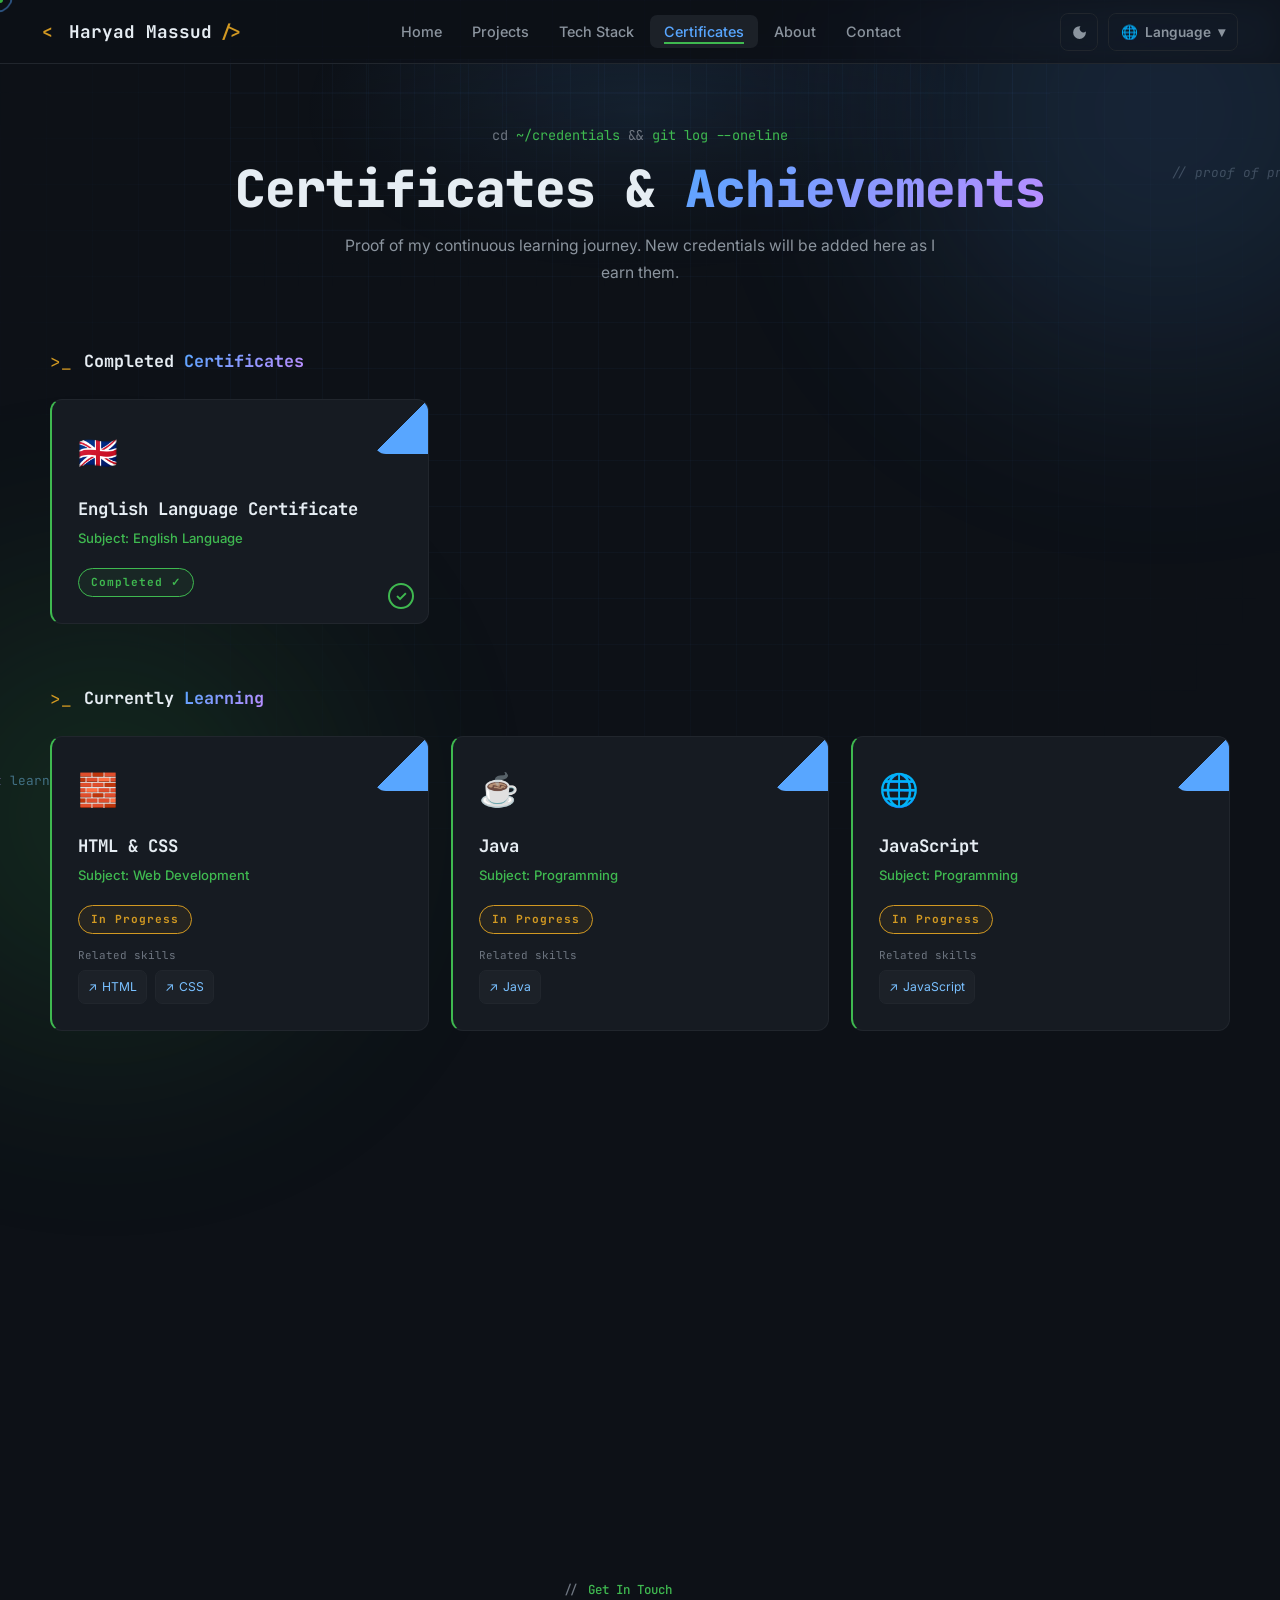
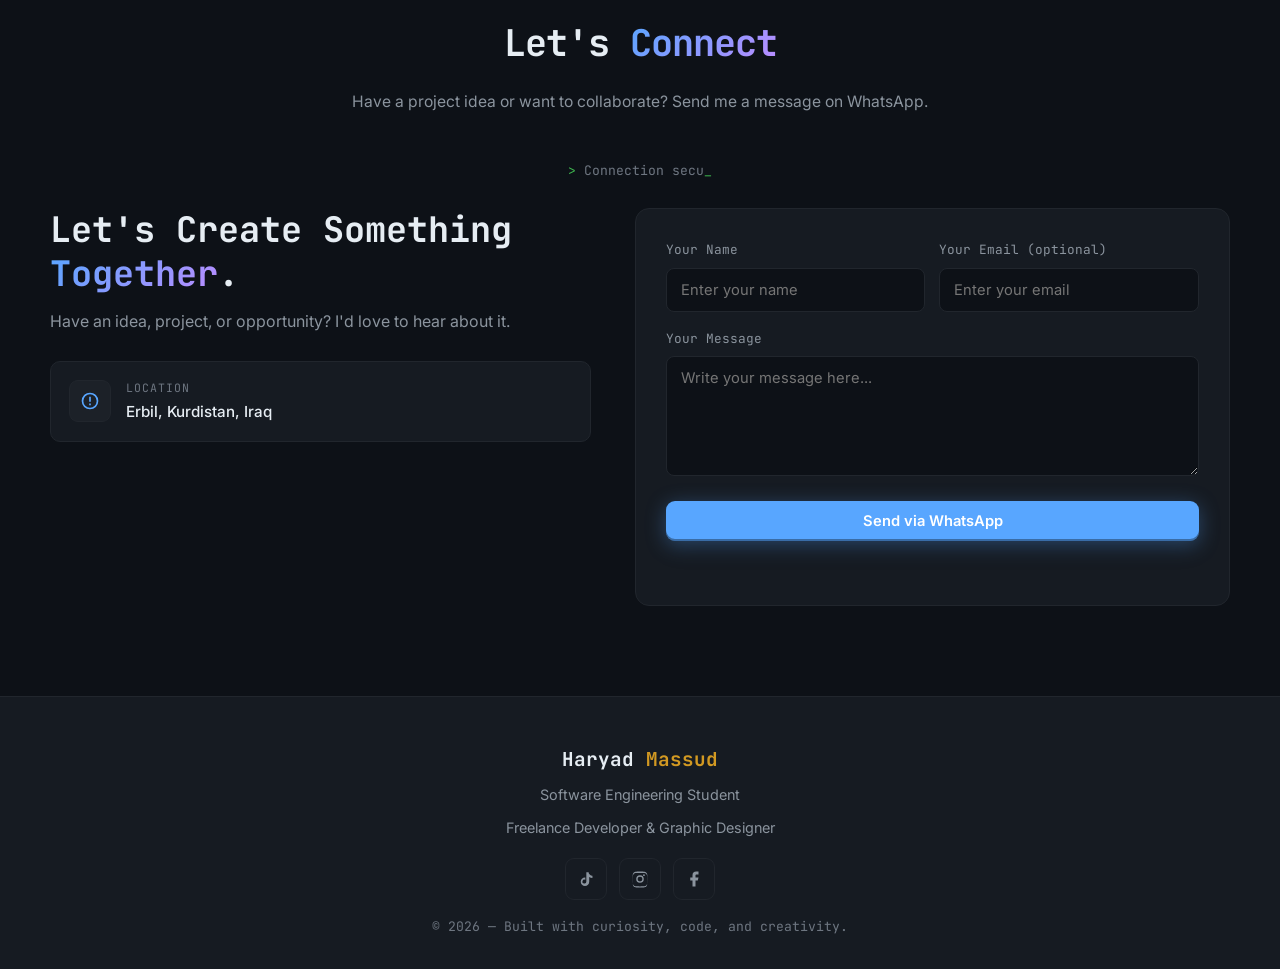
==== commit 70763249: "Add files via upload" ====
--- a/certificates.html
+++ b/certificates.html
@@ -4,6 +4,12 @@
     <meta charset="UTF-8">
     <meta name="viewport" content="width=device-width, initial-scale=1.0">
     <meta name="description" content="Haryad Massud — Certificates. Credentials earned and currently in progress on the learning journey.">
+    <meta name="theme-color" content="#0d1117">
+    <meta property="og:type" content="website">
+    <meta property="og:title" content="Certificates | Haryad Massud">
+    <meta property="og:description" content="Credentials Haryad Massud has earned and certificates currently in progress on the learning journey.">
+    <meta property="og:url" content="https://h4ryad01.vercel.app/certificates.html">
+    <link rel="canonical" href="https://h4ryad01.vercel.app/certificates.html">
     <title>Certificates | Haryad Massud</title>
     <link rel="preconnect" href="https://fonts.googleapis.com">
     <link rel="preconnect" href="https://fonts.gstatic.com" crossorigin>
@@ -12,6 +18,7 @@
 </head>
 <body>
 
+    <a class="skip-link" href="#pageContent" data-i18n="skipToContent">Skip to content</a>
     <div class="scroll-progress" id="scrollProgress"></div>
 
     <!-- Viewport transition overlay -->
@@ -45,20 +52,20 @@
                     <svg id="iconSun" viewBox="0 0 24 24" style="display:none"><path d="M12 7a5 5 0 1 0 0 10 5 5 0 0 0 0-10zm0-5a1 1 0 0 1 1 1v2a1 1 0 0 1-2 0V3a1 1 0 0 1 1-1zM4 11a1 1 0 0 1 0 2H2a1 1 0 0 1 0-2h2zm18 0a1 1 0 0 1 0 2h-2a1 1 0 0 1 0-2h2zM5.6 4.2a1 1 0 0 1 1.4 0l1.4 1.4a1 1 0 1 1-1.4 1.4L5.6 5.6a1 1 0 0 1 0-1.4zm11.4 12.8a1 1 0 0 1 1.4 0l1.4 1.4a1 1 0 0 1-1.4 1.4l-1.4-1.4a1 1 0 0 1 0-1.4zM12 19a1 1 0 0 1 1 1v2a1 1 0 0 1-2 0v-2a1 1 0 0 1 1-1zM5.6 19.8a1 1 0 0 1 0-1.4l1.4-1.4a1 1 0 1 1 1.4 1.4l-1.4 1.4a1 1 0 0 1-1.4 0zM17 6.6a1 1 0 0 1 0-1.4l1.4-1.4a1 1 0 1 1 1.4 1.4L18.4 6.6a1 1 0 0 1-1.4 0z"/></svg>
                 </button>
                 <div class="lang-select" id="langSelect">
-                    <button class="lang-btn" id="langBtn">🌐<span class="lang-label" data-i18n="langLabel">Language</span><span>▾</span></button>
+                    <button class="lang-btn" id="langBtn" aria-controls="langMenu" aria-expanded="false">🌐<span class="lang-label" data-i18n="langLabel">Language</span><span>▾</span></button>
                     <div class="lang-menu" id="langMenu">
-                        <button class="lang-opt" data-lang="en"><span class="flag">🇬🇧</span> English</button>
-                        <button class="lang-opt" data-lang="ckb"><span class="flag">🟩</span> کوردی (سۆرانی)</button>
-                        <button class="lang-opt" data-lang="ar"><span class="flag">🇸🇦</span> العربية</button>
+                        <button class="lang-opt" data-lang="en">English</button>
+                        <button class="lang-opt" data-lang="ckb">کوردی</button>
+                        <button class="lang-opt" data-lang="ar">العربية</button>
                     </div>
                 </div>
-                <button class="hamburger" id="hamburger" aria-label="Menu"><span></span><span></span><span></span></button>
+                <button class="hamburger" id="hamburger" aria-label="Menu" aria-controls="navLinks" aria-expanded="false"><span></span><span></span><span></span></button>
             </div>
         </div>
     </nav>
 
     <!-- ===== PAGE HERO ===== -->
-    <header class="page-hero">
+    <header class="page-hero" id="pageContent" tabindex="-1">
         <div class="ph-loc"><span class="slash">cd</span> ~/credentials <span class="slash">&&</span> git log --oneline</div>
         <h1 data-i18n="certTitle">Certificates & <span class="gradient-text">Achievements</span></h1>
         <p class="ph-sub" data-i18n="certSub">Proof of my continuous learning journey. New credentials will be added here as I earn them.</p>
--- a/assets/css/styles.css
+++ b/assets/css/styles.css
@@ -89,6 +89,7 @@
     line-height: 1.7;
     overflow-x: hidden;
     transition: background 0.4s ease, color 0.4s ease;
+    animation: page-enter 240ms ease-out both;
     font-size: 1rem;
 }
 
@@ -105,6 +106,37 @@
 
 a { text-decoration: none; color: inherit; }
 img { max-width: 100%; display: block; }
+
+:where(a, button, input, textarea, select):focus-visible {
+    outline: 2px solid var(--primary);
+    outline-offset: 3px;
+}
+
+.skip-link {
+    position: fixed;
+    inset-block-start: 10px;
+    inset-inline-start: 10px;
+    z-index: 10001;
+    padding: 10px 14px;
+    border-radius: 8px;
+    background: var(--bg-card);
+    color: var(--text);
+    border: var(--border-strong);
+    transform: translateY(calc(-100% - 12px));
+    transition: transform 180ms ease;
+}
+.skip-link:focus { transform: translateY(0); }
+.visually-hidden {
+    position: absolute;
+    width: 1px;
+    height: 1px;
+    padding: 0;
+    margin: -1px;
+    overflow: hidden;
+    clip: rect(0, 0, 0, 0);
+    white-space: nowrap;
+    border: 0;
+}
 
 /* ============ BACKGROUND / CODE GRID ============ */
 .bg-code {
@@ -331,7 +363,7 @@
     border: 1px solid var(--border-strong);
     background: transparent;
     color: var(--text);
-    transition: all 0.25s;
+    transition: background-color 200ms ease, border-color 200ms ease, transform 200ms ease, box-shadow 200ms ease, filter 200ms ease;
     white-space: nowrap;
 }
 .btn svg { width: 17px; height: 17px; fill: currentColor; }
@@ -666,14 +698,14 @@
 .hero-info > :nth-child(5) { animation-delay: 0.32s; }
 .hero-terminal { animation: heroTerminalIn 0.8s 0.18s ease both; }
 @keyframes heroContentIn {
-    from { opacity: 0; transform: translateY(14px); }
-    to { opacity: 1; transform: translateY(0); }
+    from { opacity: 0; filter: blur(5px); transform: translateY(14px); }
+    to { opacity: 1; filter: blur(0); transform: translateY(0); }
 }
 @keyframes heroTerminalIn {
-    from { opacity: 0; }
-    to { opacity: 1; }
-}
-.page-hero > * { animation: heroContentIn 0.65s cubic-bezier(0.22, 1, 0.36, 1) both; }
+    from { opacity: 0; filter: blur(5px); transform: translateY(10px); }
+    to { opacity: 1; filter: blur(0); transform: translateY(0); }
+}
+.page-hero > * { position: relative; z-index: 1; animation: heroContentIn 0.65s cubic-bezier(0.22, 1, 0.36, 1) both; }
 .page-hero > :nth-child(2) { animation-delay: 0.08s; }
 .page-hero > :nth-child(3) { animation-delay: 0.16s; }
 
@@ -1096,6 +1128,38 @@
 
 /* Projects grid (view) */
 .projects-grid { display: grid; grid-template-columns: repeat(auto-fill, minmax(320px, 1fr)); gap: 24px; }
+.project-filters {
+    margin: 0 0 12px;
+    padding: 0;
+    border: 0;
+}
+.project-filters legend {
+    margin-bottom: 12px;
+    color: var(--text-muted);
+    font: 600 0.82rem var(--font-code);
+}
+.project-filter-options { display: flex; flex-wrap: wrap; gap: 8px; }
+.project-filter {
+    min-height: 40px;
+    padding: 8px 14px;
+    border: var(--border-strong);
+    border-radius: 999px;
+    background: var(--bg-card);
+    color: var(--text-muted);
+    font: 600 0.8rem var(--font-body);
+    cursor: pointer;
+    transition: color 180ms ease, background-color 180ms ease, border-color 180ms ease, transform 180ms ease;
+}
+.project-filter:hover,
+.project-filter.is-active { color: var(--text); border-color: var(--primary); background: var(--bg-hover); }
+.project-filter:active { transform: scale(0.97); }
+.project-filter-status { min-height: 1.5em; margin-bottom: 14px; color: var(--muted-2); font-size: 0.82rem; }
+.project-card[hidden] { display: none; }
+.project-card.is-filtered-in { animation: project-filter-in 220ms ease both; }
+@keyframes project-filter-in {
+    from { opacity: 0; transform: translateY(8px); }
+    to { opacity: 1; transform: translateY(0); }
+}
 
 .project-card {
     background: var(--bg-card);
@@ -1104,9 +1168,13 @@
     overflow: hidden;
     display: flex;
     flex-direction: column;
-    transition: all 0.3s ease;
-}
-.project-card:hover { transform: translateY(-5px); border-color: var(--primary); box-shadow: var(--shadow); }
+    transition: transform 240ms ease, border-color 240ms ease, box-shadow 240ms ease;
+}
+.project-card:hover,
+.project-card:focus-within { border-color: var(--primary); box-shadow: var(--shadow); }
+@media (hover: hover) and (pointer: fine) {
+    .project-card:hover { transform: translateY(-4px); }
+}
 
 .project-preview {
     height: 170px;
@@ -1150,6 +1218,8 @@
 
 .project-tags { display: flex; flex-wrap: wrap; gap: 7px; }
 .tag {
+    display: inline-flex;
+    align-items: center;
     padding: 3px 10px;
     border-radius: 6px;
     font-family: var(--font-code);
@@ -1158,6 +1228,49 @@
     border: var(--border);
     color: var(--blue-2);
 }
+.project-tag-filter { cursor: pointer; transition: background-color 180ms ease, border-color 180ms ease, color 180ms ease; }
+.project-tag-filter:hover { background: var(--bg-card); border-color: var(--primary); color: var(--text); }
+
+.project-detail-dialog {
+    width: min(620px, calc(100% - 32px));
+    max-height: min(82vh, 720px);
+    margin: auto;
+    padding: 0;
+    overflow: auto;
+    color: var(--text);
+    background: var(--bg-card);
+    border: 1px solid var(--border-strong);
+    border-radius: 16px;
+    box-shadow: var(--shadow);
+}
+.project-detail-dialog[open] { animation: project-detail-in 180ms ease-out both; }
+.project-detail-dialog::backdrop { background: rgba(3, 7, 12, 0.72); backdrop-filter: blur(4px); }
+.project-detail-content { padding: clamp(22px, 5vw, 36px); }
+.project-detail-heading { display: flex; align-items: flex-start; justify-content: space-between; gap: 20px; }
+.project-detail-heading .eyebrow { margin-bottom: 8px; }
+.project-detail-heading h2 { font: 700 clamp(1.25rem, 4vw, 1.8rem)/1.25 var(--font-head); }
+.project-detail-close {
+    width: 40px;
+    height: 40px;
+    flex: 0 0 auto;
+    border: var(--border);
+    border-radius: 9px;
+    color: var(--text-muted);
+    background: var(--bg-hover);
+    font: 1.5rem/1 var(--font-body);
+    cursor: pointer;
+}
+.project-detail-close:hover { color: var(--text); border-color: var(--primary); }
+.project-detail-description { margin: 20px 0; color: var(--text-muted); }
+.project-detail-meta { display: flex; flex-wrap: wrap; gap: 20px 36px; margin: 0 0 24px; }
+.project-detail-meta dt { margin-bottom: 4px; color: var(--muted-2); font: 0.72rem var(--font-code); }
+.project-detail-meta dd { color: var(--text); }
+.project-detail-content h3 { margin: 22px 0 10px; font: 600 0.88rem var(--font-code); }
+.project-detail-actions { display: flex; flex-wrap: wrap; gap: 10px; }
+@keyframes project-detail-in {
+    from { opacity: 0; transform: translateY(8px) scale(0.99); }
+    to { opacity: 1; transform: translateY(0) scale(1); }
+}
 
 .project-meta { display: flex; justify-content: space-between; color: var(--muted-2); font-size: 0.78rem; padding-top: 5px; border-top: var(--border); font-family: var(--font-code); }
 .project-actions { display: flex; gap: 10px; margin-top: 2px; }
@@ -1179,10 +1292,30 @@
     padding: 20px;
     transition: all 0.3s;
 }
+.tech-card[id],
+.tool-card[id],
+.cert-card[id] { scroll-margin-top: calc(var(--nav-h) + 18px); }
 .tech-card:hover { border-color: var(--accent); transform: translateY(-4px); box-shadow: var(--shadow); }
 
 .tech-head { display: flex; align-items: center; gap: 14px; margin-bottom: 14px; }
 .tech-ico { width: 42px; height: 42px; flex-shrink: 0; border-radius: 9px; background: var(--bg-hover); display: flex; align-items: center; justify-content: center; font-size: 1.3rem; border: var(--border); }
+.tech-project-link { color: inherit; text-decoration: none; }
+.tech-project-link:hover { border-color: var(--primary); }
+.tech-relations {
+    display: grid;
+    gap: 10px;
+    margin-top: 14px;
+    padding-top: 12px;
+    border-top: var(--border);
+    font-size: 0.78rem;
+}
+.tech-relations > div { display: flex; flex-wrap: wrap; align-items: baseline; gap: 6px 12px; }
+.tech-relations > div > span,
+.cert-related > span { width: 100%; color: var(--muted-2); font: 0.68rem var(--font-code); }
+.tech-relations a,
+.cert-skill-link { color: var(--primary-2); text-decoration: underline; text-decoration-color: transparent; text-underline-offset: 3px; transition: text-decoration-color 180ms ease, color 180ms ease; }
+.tech-relations a:hover,
+.cert-skill-link:hover { color: var(--text); text-decoration-color: currentColor; }
 .tech-title-wrap { display: flex; align-items: center; gap: 10px; flex: 1; flex-wrap: wrap; }
 .tech-name { font-size: 1rem; font-weight: 600; font-family: var(--font-head); }
 
@@ -1250,6 +1383,8 @@
 .cert-subject { color: var(--accent); font-size: 0.82rem; font-weight: 500; margin-bottom: 4px; }
 .cert-year { color: var(--muted-2); font-family: var(--font-code); font-size: 0.78rem; }
 .cert-actions { margin-top: 16px; }
+.cert-related { display: flex; flex-wrap: wrap; gap: 8px; margin-top: 14px; }
+.cert-skill-link { display: inline-flex; align-items: center; gap: 5px; padding: 6px 9px; border: var(--border); border-radius: 7px; background: var(--bg-hover); font-size: 0.76rem; }
 
 /* Certificate status badge */
 .cert-badge {
@@ -1420,8 +1555,28 @@
         z-index: 100;
     }
     .nav-links.open { display: flex; animation: slideDown 0.3s ease; }
-    .nav-links a { text-align: center; padding: 12px; }
+    .nav-links li { width: 100%; }
+    .nav-links a {
+        display: flex;
+        align-items: center;
+        justify-content: center;
+        width: 100%;
+        min-height: 44px;
+        text-align: center;
+        padding: 12px;
+    }
+    .nav-links a.btn3d,
+    .hamburger.btn3d {
+        transform: none;
+        transition: color 0.2s ease, background-color 0.2s ease, border-color 0.2s ease;
+        will-change: auto;
+    }
     @keyframes slideDown { from { opacity: 0; transform: translateY(-12px); } to { opacity: 1; transform: translateY(0); } }
+}
+
+@media (hover: none), (pointer: coarse) {
+    .nav-links a:hover:not(.active) { color: var(--text-muted); background: transparent; }
+    .nav-links a::after { display: none; }
 }
 
 @media (max-width: 560px) {
@@ -1558,6 +1713,11 @@
 }
 
 /* ---------- Page transition overlay ---------- */
+@keyframes page-enter {
+    from { opacity: 0; }
+    to { opacity: 1; }
+}
+
 .viewport-transition {
     position: fixed;
     inset: 0;
@@ -1570,7 +1730,7 @@
     gap: 16px;
     opacity: 0;
     visibility: hidden;
-    transition: opacity 0.18s ease, visibility 0.18s ease;
+    transition: opacity 0.2s ease, visibility 0.2s ease;
 }
 .viewport-transition.active { opacity: 1; visibility: visible; }
 .trans-cmd { font-family: var(--font-code); font-size: 1.15rem; color: var(--text); }
@@ -1588,6 +1748,8 @@
     transition: opacity 0.5s ease, transform 0.5s ease;
     border-inline-start: 2px solid transparent;
 }
+.projects-grid .project-card:nth-child(3n + 2) { transition-delay: 80ms; }
+.projects-grid .project-card:nth-child(3n + 3) { transition-delay: 160ms; }
 .reveal-file.visible { opacity: 1; transform: translateY(0); border-inline-start-color: var(--green); }
 .reveal-file:hover { border-inline-start-color: var(--primary); }
 
@@ -1729,7 +1891,7 @@
 }
 .nav-links a:hover::after,
 .nav-links a.active::after { transform: scaleX(1); }
-.nav-links a.active::after { animation: blink 1s step-end infinite; }
+.nav-links a.active::after { opacity: 1; }
 
 /* ---------- Button bracket-draw hover ---------- */
 .btn { position: relative; }
@@ -1787,14 +1949,262 @@
     .pipe-node .pipe-ico { transform: none; }
     .pipe-loop { opacity: 1; }
     .stat-num { transform: none; }
+    .project-card.is-filtered-in,
+    .project-detail-dialog[open] { animation: none; }
 }
 
 @media (prefers-reduced-motion: reduce), (max-width: 640px) {
     .cursor-ring { display: none; }
 }
 
+@media (max-width: 640px) {
+    .code-snippet,
+    .bg-type { display: none; }
+}
+
 /* Cursor: default system on mobile / reduced motion */
 html, body { cursor: auto; }
+
+/* Cinematic, scroll-linked portfolio moments */
+.hero {
+    overflow: clip;
+    isolation: isolate;
+}
+.hero::before {
+    content: '';
+    position: absolute;
+    inset: 5% 8% 12%;
+    z-index: -1;
+    pointer-events: none;
+    opacity: var(--hero-aura-opacity, 0.82);
+    background:
+        radial-gradient(ellipse at 70% 44%, rgba(88, 166, 255, 0.12), transparent 44%),
+        radial-gradient(ellipse at 30% 82%, rgba(63, 185, 80, 0.07), transparent 38%);
+    transform: translateY(calc(var(--hero-aura-y, 0px)));
+    transition: opacity 80ms linear;
+}
+.hero-inner { position: relative; isolation: isolate; }
+.hero-info,
+.hero-terminal { position: relative; z-index: 1; }
+.hero-info {
+    opacity: var(--hero-copy-opacity, 1);
+    transform: translate3d(0, var(--hero-copy-y, 0px), 0);
+    will-change: opacity, transform;
+}
+.hero-terminal {
+    opacity: var(--hero-terminal-opacity, 1);
+    transform: translate3d(0, var(--hero-terminal-y, 0px), 0);
+    will-change: opacity, transform;
+}
+.hero-depth-scene {
+    position: absolute;
+    z-index: 0;
+    inset-block-start: -8%;
+    inset-inline-end: 4%;
+    width: clamp(190px, 30vw, 350px);
+    aspect-ratio: 1;
+    pointer-events: none;
+    opacity: 0.56;
+    perspective: 900px;
+    transform:
+        perspective(900px)
+        translate3d(0, var(--scene-y, 0px), 0)
+        rotateX(var(--scene-scroll-rx, 0deg))
+        rotateY(var(--scene-scroll-ry, 0deg))
+        scale(var(--scene-scale, 1));
+    transform-style: preserve-3d;
+    will-change: transform;
+}
+.hero-depth-scene::before,
+.hero-depth-scene::after {
+    content: '';
+    position: absolute;
+    inset: 12%;
+    border: 1px solid rgba(88, 166, 255, 0.14);
+    transform: rotate(45deg);
+}
+.hero-depth-scene::after {
+    inset: 23%;
+    border-color: rgba(63, 185, 80, 0.2);
+    transform: rotate(45deg) scale(1.14);
+}
+.depth-orbit {
+    position: absolute;
+    inset: 13%;
+    border: 1px solid rgba(88, 166, 255, 0.54);
+    border-radius: 50%;
+    box-shadow: 0 0 32px rgba(88, 166, 255, 0.12), inset 0 0 24px rgba(88, 166, 255, 0.08);
+}
+.depth-orbit-one {
+    transform: rotateX(66deg);
+    animation: depth-orbit-one 22s linear infinite;
+}
+.depth-orbit-two {
+    inset: 8% 20%;
+    border-color: rgba(63, 185, 80, 0.38);
+    transform: rotateY(66deg);
+    animation: depth-orbit-two 28s linear infinite;
+}
+@keyframes depth-orbit-one {
+    from { transform: rotateX(66deg) rotateZ(0deg); }
+    to { transform: rotateX(66deg) rotateZ(360deg); }
+}
+@keyframes depth-orbit-two {
+    from { transform: rotateY(66deg) rotateZ(0deg); }
+    to { transform: rotateY(66deg) rotateZ(-360deg); }
+}
+.depth-object {
+    position: absolute;
+    inset: 31%;
+    transform-style: preserve-3d;
+    transform:
+        rotateX(calc(var(--scene-scroll-rx, 0deg) + var(--pointer-rx, 0deg)))
+        rotateY(calc(var(--scene-scroll-ry, 0deg) + var(--pointer-ry, 0deg)));
+    transition: transform 240ms ease-out;
+}
+.depth-face {
+    position: absolute;
+    inset: 0;
+    display: grid;
+    place-items: center;
+    border: 1px solid rgba(88, 166, 255, 0.72);
+    background:
+        linear-gradient(135deg, rgba(88, 166, 255, 0.19), rgba(13, 17, 23, 0.28)),
+        linear-gradient(rgba(88, 166, 255, 0.13) 1px, transparent 1px),
+        linear-gradient(90deg, rgba(88, 166, 255, 0.13) 1px, transparent 1px);
+    background-size: auto, 12px 12px, 12px 12px;
+    color: var(--blue-2);
+    font: 800 clamp(1.2rem, 3vw, 2rem) var(--font-code);
+    text-shadow: 0 0 22px var(--glow);
+    box-shadow: inset 0 0 28px rgba(88, 166, 255, 0.1), 0 0 20px rgba(88, 166, 255, 0.12);
+    backface-visibility: visible;
+}
+.depth-face-front { transform: translateZ(28px); }
+.depth-face-back { transform: rotateY(180deg) translateZ(28px); border-color: rgba(63, 185, 80, 0.55); }
+.depth-face-side { transform: rotateY(90deg) translateZ(28px); border-color: rgba(63, 185, 80, 0.72); }
+.depth-index {
+    position: absolute;
+    inset-inline-end: 0;
+    inset-block-end: 13%;
+    color: var(--muted-2);
+    font: 600 0.68rem var(--font-code);
+    letter-spacing: 0.12em;
+}
+.depth-node {
+    position: absolute;
+    width: 7px;
+    height: 7px;
+    border: 1px solid var(--green);
+    border-radius: 50%;
+    background: var(--bg);
+    box-shadow: 0 0 12px var(--glow-green);
+}
+.depth-node-one { inset-block-start: 18%; inset-inline-start: 18%; }
+.depth-node-two { inset-block-end: 22%; inset-inline-end: 23%; }
+
+.page-hero {
+    position: relative;
+    isolation: isolate;
+    overflow: hidden;
+}
+.page-hero::before {
+    content: '';
+    position: absolute;
+    inset: 18% 18% 0;
+    z-index: -1;
+    pointer-events: none;
+    background:
+        radial-gradient(ellipse at 50% 20%, rgba(88, 166, 255, 0.13), transparent 58%),
+        linear-gradient(rgba(88, 166, 255, 0.035) 1px, transparent 1px),
+        linear-gradient(90deg, rgba(88, 166, 255, 0.035) 1px, transparent 1px);
+    background-size: auto, 34px 34px, 34px 34px;
+    mask-image: linear-gradient(to bottom, black, transparent 90%);
+}
+.page-hero h1 {
+    animation: title-mask-reveal 800ms cubic-bezier(0.22, 1, 0.36, 1) both;
+}
+@keyframes title-mask-reveal {
+    from { clip-path: inset(0 0 100% 0); transform: translateY(0.12em); opacity: 0.2; }
+    to { clip-path: inset(0); transform: translateY(0); opacity: 1; }
+}
+
+.project-preview {
+    clip-path: inset(0 0 var(--preview-clip-bottom, 0%) 0 round 12px 12px 0 0);
+    transform: translateY(var(--preview-lift, 0px));
+    will-change: clip-path, transform;
+}
+.projects-grid-single {
+    display: block;
+    max-width: 930px;
+    margin-inline: auto;
+}
+.projects-grid-single .project-card {
+    display: grid;
+    grid-template-columns: minmax(0, 1.12fr) minmax(280px, 0.88fr);
+    min-height: 360px;
+    border-radius: 18px;
+    background:
+        linear-gradient(145deg, rgba(88, 166, 255, 0.045), transparent 52%),
+        var(--bg-card);
+    box-shadow: 0 26px 90px rgba(0, 0, 0, 0.22);
+}
+.projects-grid-single .project-preview {
+    height: 100%;
+    min-height: 360px;
+    border-bottom: 0;
+    border-inline-end: var(--border);
+    border-start-start-radius: 17px;
+    border-end-start-radius: 17px;
+    border-start-end-radius: 0;
+    border-end-end-radius: 0;
+    background-size: 30px 30px, 30px 30px, auto;
+}
+.projects-grid-single .project-preview .ph {
+    font-size: clamp(4rem, 8vw, 6rem);
+    text-shadow: 0 0 35px var(--glow);
+}
+.projects-grid-single .project-body {
+    justify-content: center;
+    padding: clamp(24px, 4vw, 42px);
+}
+.projects-grid-single .project-title {
+    font-size: clamp(1.4rem, 3vw, 2rem);
+}
+.projects-grid-single .project-desc { max-width: 42ch; }
+
+@media (max-width: 900px) {
+    .hero-depth-scene {
+        inset-block-start: 0;
+        inset-inline-end: 2%;
+        width: clamp(180px, 34vw, 280px);
+        opacity: 0.27;
+    }
+}
+@media (max-width: 700px) {
+    .hero-depth-scene { display: none; }
+    .depth-orbit { animation: none; }
+    .projects-grid-single .project-card { grid-template-columns: 1fr; }
+    .projects-grid-single .project-preview {
+        min-height: 230px;
+        height: 230px;
+        border-inline-end: 0;
+        border-bottom: var(--border);
+        border-radius: 17px 17px 0 0;
+    }
+    .projects-grid-single .project-body { padding: 24px; }
+}
+
+@media (prefers-reduced-motion: reduce) {
+    .hero::before { opacity: 0.3; }
+    .hero-info, .hero-terminal { opacity: 1; transform: none; will-change: auto; }
+    .hero-depth-scene, .depth-object, .depth-orbit-one, .depth-orbit-two {
+        animation: none !important;
+        transform: none !important;
+        will-change: auto;
+    }
+    .project-preview { clip-path: none; transform: none; will-change: auto; }
+    .page-hero h1 { animation: none !important; clip-path: none; }
+}
 
 /* ============================================================
    PROGRAMMATIC PERFORMANCE ANIMATIONS (transform/rAF driven)
@@ -1881,3 +2291,752 @@
     .btn3d, .tilt { transform: none; }
     .btn3d { box-shadow: none; }
 }
+
+/* Clear sequential workflow animation and calmer section navigation panels */
+.pipeline {
+    --pipeline-progress: 0;
+    max-width: 900px;
+    margin: 18px auto 0;
+}
+.pipeline::before,
+.pipeline::after {
+    top: 42px;
+    left: 12.5%;
+    right: 12.5%;
+    height: 2px;
+    border: 0;
+    transform: scaleX(1);
+}
+.pipeline::before {
+    background: linear-gradient(90deg, rgba(88, 166, 255, 0.1), rgba(88, 166, 255, 0.24));
+}
+.pipeline::after {
+    background: linear-gradient(90deg, var(--green), var(--blue-2), var(--green));
+    background-size: 180% 100%;
+    box-shadow: 0 0 12px rgba(88, 166, 255, 0.34);
+    transform: scaleX(var(--pipeline-progress));
+    transition: transform 650ms cubic-bezier(0.22, 1, 0.36, 1);
+}
+.pipeline.active::after { transform: scaleX(var(--pipeline-progress)); }
+[dir="rtl"] .pipeline::before,
+[dir="rtl"] .pipeline::after {
+    left: 12.5%;
+    right: 12.5%;
+}
+[dir="rtl"] .pipeline::after { transform-origin: right center; }
+.pipeline.is-running::after { animation: pipeline-current 2.8s linear infinite; }
+@keyframes pipeline-current {
+    from { background-position: 100% 0; }
+    to { background-position: -100% 0; }
+}
+.pipe-node {
+    z-index: 1;
+    gap: 14px;
+}
+.pipe-ico {
+    width: 68px;
+    height: 68px;
+    border-radius: 20px 10px 20px 10px;
+    font-size: 1.55rem;
+    background:
+        linear-gradient(145deg, rgba(255,255,255,0.035), transparent 60%),
+        var(--bg-card);
+    box-shadow: 0 12px 30px rgba(0,0,0,0.16);
+}
+.pipe-node.active .pipe-ico {
+    animation: workflow-step-in 520ms cubic-bezier(0.18, 0.9, 0.25, 1.2) both;
+    box-shadow: 0 0 0 5px rgba(63,185,80,0.08), 0 0 28px rgba(63,185,80,0.22);
+}
+.pipe-node.active:nth-child(2) .pipe-ico { color: var(--blue-2); border-color: var(--blue); box-shadow: 0 0 0 5px rgba(88,166,255,0.08), 0 0 28px rgba(88,166,255,0.22); }
+.pipe-node.active:nth-child(3) .pipe-ico { color: var(--purple); border-color: var(--purple); box-shadow: 0 0 0 5px rgba(188,140,255,0.08), 0 0 28px rgba(188,140,255,0.22); }
+.pipe-node.active:nth-child(4) .pipe-ico { color: var(--cyan); border-color: var(--cyan); box-shadow: 0 0 0 5px rgba(57,197,207,0.08), 0 0 28px rgba(57,197,207,0.22); }
+.pipe-node.active .pipe-label { color: var(--text); }
+.pipe-label { letter-spacing: 0.14em; }
+@keyframes workflow-step-in {
+    0% { opacity: 0.5; transform: translateY(12px) scale(0.84) rotate(-5deg); }
+    68% { opacity: 1; transform: translateY(-5px) scale(1.08) rotate(2deg); }
+    100% { opacity: 1; transform: translateY(-2px) scale(1) rotate(0); }
+}
+.pipe-loop {
+    border: 1px solid rgba(57,197,207,0.18);
+    border-radius: 999px;
+    background: linear-gradient(90deg, rgba(57,197,207,0.04), rgba(88,166,255,0.08), rgba(57,197,207,0.04));
+    padding: 9px 18px;
+    transition: opacity 450ms ease, transform 450ms ease;
+    transform: translateY(8px);
+}
+.pipeline.looped .pipe-loop { transform: translateY(0); }
+
+.cat-grid { gap: 16px; }
+.cat-card {
+    --category-accent: var(--blue);
+    min-height: 184px;
+    display: grid;
+    grid-template-columns: 58px minmax(0, 1fr) 32px;
+    grid-template-rows: 1fr auto;
+    align-items: center;
+    gap: 18px;
+    padding: 26px 22px;
+    overflow: hidden;
+    text-align: start;
+    border-radius: 16px;
+    border: 1px solid rgba(139,148,158,0.17);
+    background:
+        radial-gradient(ellipse at 100% 0%, color-mix(in srgb, var(--category-accent) 9%, transparent), transparent 58%),
+        linear-gradient(145deg, rgba(255,255,255,0.025), transparent 60%),
+        var(--bg-card);
+    box-shadow: 0 14px 36px rgba(0,0,0,0.12);
+    transition: transform 260ms cubic-bezier(0.22,1,0.36,1), border-color 240ms ease, box-shadow 240ms ease, background-color 240ms ease;
+}
+.cat-card:nth-child(2) { --category-accent: var(--green); }
+.cat-card:nth-child(3) { --category-accent: var(--purple); }
+.cat-card::before {
+    inset: auto 16px 0;
+    height: 1px;
+    background: linear-gradient(90deg, transparent, var(--category-accent), transparent);
+    opacity: 0.32;
+    transform: scaleX(0.42);
+    transform-origin: left center;
+    transition: opacity 240ms ease, transform 320ms cubic-bezier(0.22,1,0.36,1);
+}
+.cat-card:hover,
+.cat-card:focus-visible {
+    transform: translateY(-4px);
+    border-color: color-mix(in srgb, var(--category-accent) 55%, transparent);
+    box-shadow: 0 22px 50px rgba(0,0,0,0.22), 0 0 28px color-mix(in srgb, var(--category-accent) 10%, transparent);
+}
+.cat-card:hover::before,
+.cat-card:focus-visible::before { opacity: 0.9; transform: scaleX(1); }
+.cat-index {
+    position: absolute;
+    inset-block-start: 14px;
+    inset-inline-end: 18px;
+    font: 600 0.68rem var(--font-code);
+    letter-spacing: 0.08em;
+    color: var(--muted-2);
+}
+.cat-icon-wrap {
+    grid-column: 1;
+    grid-row: 1 / span 2;
+    width: 58px;
+    height: 66px;
+    display: grid;
+    place-items: center;
+    border-radius: 14px 7px 14px 7px;
+    border: 1px solid color-mix(in srgb, var(--category-accent) 32%, transparent);
+    background: color-mix(in srgb, var(--category-accent) 8%, var(--bg-card));
+    color: var(--category-accent);
+    transition: transform 260ms cubic-bezier(0.22,1,0.36,1), background-color 240ms ease, box-shadow 240ms ease;
+}
+.cat-icon {
+    margin: 0;
+    font: 700 1.28rem var(--font-code);
+    letter-spacing: -0.08em;
+    color: inherit;
+}
+.cat-card:hover .cat-icon-wrap,
+.cat-card:focus-visible .cat-icon-wrap {
+    transform: translateY(-2px);
+    background: color-mix(in srgb, var(--category-accent) 14%, var(--bg-card));
+    box-shadow: 0 8px 26px color-mix(in srgb, var(--category-accent) 15%, transparent);
+}
+.cat-copy { grid-column: 2; grid-row: 1 / span 2; align-self: center; }
+.cat-card h3 {
+    margin: 0 0 7px;
+    font: 700 1.06rem var(--font-head);
+    letter-spacing: -0.025em;
+}
+.cat-card p { margin: 0; max-width: 29ch; font-size: 0.84rem; }
+.cat-arrow {
+    grid-column: 3;
+    grid-row: 1 / span 2;
+    width: 30px;
+    height: 30px;
+    margin: 0 !important;
+    display: grid !important;
+    place-items: center;
+    border-radius: 50%;
+    border: 1px solid rgba(139,148,158,0.22);
+    background: rgba(255,255,255,0.025);
+    color: var(--category-accent) !important;
+    font: 500 1rem var(--font-code) !important;
+    opacity: 0.72 !important;
+    transform: none !important;
+    transition: transform 220ms ease, opacity 220ms ease, border-color 220ms ease, background-color 220ms ease !important;
+}
+.cat-card:hover .cat-arrow,
+.cat-card:focus-visible .cat-arrow {
+    opacity: 1 !important;
+    transform: translate(2px,-2px) !important;
+    border-color: color-mix(in srgb, var(--category-accent) 50%, transparent);
+    background: color-mix(in srgb, var(--category-accent) 9%, var(--bg-card));
+}
+[dir="rtl"] .cat-card:hover .cat-arrow,
+[dir="rtl"] .cat-card:focus-visible .cat-arrow { transform: translate(-2px,-2px) !important; }
+
+@media (max-width: 640px) {
+    .pipeline::before,
+    .pipeline::after { display: none; }
+    .pipeline.is-running .pipe-node.active .pipe-ico { animation: workflow-step-in 520ms cubic-bezier(0.18,0.9,0.25,1.2) both; }
+    .cat-grid { gap: 12px; }
+    .cat-card { min-height: 150px; padding: 22px 18px; grid-template-columns: 50px minmax(0,1fr) 30px; gap: 14px; }
+    .cat-icon-wrap { width: 50px; height: 58px; }
+}
+@media (prefers-reduced-motion: reduce) {
+    .pipeline::after,
+    .pipeline.is-running::after { animation: none; }
+    .pipe-node .pipe-ico,
+    .pipe-node.active .pipe-ico { animation: none; }
+    .cat-card,
+    .cat-icon-wrap,
+    .cat-arrow,
+    .pipe-loop { transition: none !important; }
+    .pipe-node .pipe-ico { opacity: 1; }
+    .pipe-loop { opacity: 1; transform: none; }
+}
+
+/* Featured project presentation */
+.projects-grid-single .project-card {
+    grid-template-columns: minmax(0, 1.08fr) minmax(300px, 0.92fr);
+    min-height: 390px;
+    border-color: rgba(88,166,255,0.2);
+    box-shadow: 0 28px 80px rgba(0,0,0,0.25), 0 0 54px rgba(88,166,255,0.045);
+}
+.projects-grid-single .project-card:hover,
+.projects-grid-single .project-card:focus-within {
+    border-color: rgba(88,166,255,0.44);
+    box-shadow: 0 34px 90px rgba(0,0,0,0.3), 0 0 64px rgba(88,166,255,0.08);
+}
+.projects-grid-single .project-preview {
+    min-height: 390px;
+    display: grid;
+    place-items: center;
+    overflow: hidden;
+    border-inline-end: 1px solid rgba(88,166,255,0.14);
+    background:
+        radial-gradient(ellipse at 50% 48%, rgba(88,166,255,0.12), transparent 54%),
+        linear-gradient(rgba(88,166,255,0.055) 1px, transparent 1px),
+        linear-gradient(90deg, rgba(88,166,255,0.055) 1px, transparent 1px),
+        linear-gradient(145deg, rgba(88,166,255,0.06), transparent 55%),
+        var(--bg-soft);
+    background-size: auto, 32px 32px, 32px 32px, auto, auto;
+}
+.project-preview-art {
+    position: relative;
+    width: min(72%, 330px);
+    aspect-ratio: 1.12;
+    display: grid;
+    place-items: center;
+    border: 1px solid rgba(88,166,255,0.18);
+    border-radius: 30px 12px 30px 12px;
+    background:
+        linear-gradient(145deg, rgba(255,255,255,0.055), transparent 45%),
+        rgba(13,17,23,0.32);
+    box-shadow: 0 30px 80px rgba(0,0,0,0.26), inset 0 0 40px rgba(88,166,255,0.05);
+    transform: rotate(-4deg);
+    transition: transform 450ms cubic-bezier(0.22,1,0.36,1), border-color 300ms ease, box-shadow 300ms ease;
+}
+.project-preview-art::before,
+.project-preview-art::after {
+    content: '';
+    position: absolute;
+    inset: 12%;
+    border: 1px solid rgba(88,166,255,0.16);
+    border-radius: 50%;
+    transform: rotate(38deg) scaleX(0.54);
+}
+.project-preview-art::after {
+    inset: 22%;
+    border-color: rgba(63,185,80,0.22);
+    transform: rotate(-34deg) scaleX(0.68);
+}
+.project-art-mark {
+    position: relative;
+    z-index: 1;
+    display: grid;
+    width: 108px;
+    height: 108px;
+    place-items: center;
+    border: 1px solid rgba(88,166,255,0.55);
+    border-radius: 24px 8px 24px 8px;
+    background: linear-gradient(145deg, rgba(88,166,255,0.16), rgba(13,17,23,0.82));
+    color: var(--blue-2);
+    font: 800 1.55rem var(--font-code);
+    letter-spacing: -0.08em;
+    text-shadow: 0 0 22px var(--glow);
+    box-shadow: 0 0 48px rgba(88,166,255,0.14), inset 0 0 22px rgba(88,166,255,0.08);
+}
+.project-art-index,
+.project-art-code {
+    position: absolute;
+    z-index: 1;
+    color: var(--muted-2);
+    font: 600 0.68rem var(--font-code);
+    letter-spacing: 0.12em;
+}
+.project-art-index { inset-block-start: 16px; inset-inline-start: 18px; }
+.project-art-code { inset-block-end: 17px; inset-inline-end: 18px; color: var(--green); }
+.project-card:hover .project-preview-art,
+.project-card:focus-within .project-preview-art {
+    transform: rotate(0) scale(1.035);
+    border-color: rgba(88,166,255,0.38);
+    box-shadow: 0 34px 90px rgba(0,0,0,0.32), inset 0 0 52px rgba(88,166,255,0.08);
+}
+.projects-grid-single .project-body {
+    align-items: flex-start;
+    gap: 14px;
+    padding: clamp(26px, 4vw, 46px);
+}
+.project-featured-label {
+    display: inline-flex;
+    align-items: center;
+    gap: 9px;
+    color: var(--blue-2);
+    font: 600 0.68rem var(--font-code);
+    letter-spacing: 0.14em;
+    text-transform: uppercase;
+}
+.project-featured-label > span {
+    width: 7px;
+    height: 7px;
+    border-radius: 2px;
+    background: var(--blue-2);
+    box-shadow: 0 0 12px var(--glow);
+    transform: rotate(45deg);
+}
+.projects-grid-single .project-title { margin-top: 1px; }
+.projects-grid-single .project-desc { max-width: 38ch; }
+.projects-grid-single .project-meta {
+    width: 100%;
+    justify-content: flex-start;
+    padding-top: 12px;
+    border-top-color: rgba(139,148,158,0.14);
+}
+.projects-grid-single .project-actions { width: 100%; margin-top: 8px; }
+.projects-grid-single .project-featured-action {
+    width: min(100%, 290px);
+    min-height: 54px;
+    display: inline-flex;
+    align-items: center;
+    justify-content: space-between;
+    gap: 24px;
+    padding: 0 18px 0 21px;
+    border: 1px solid rgba(121,192,255,0.54);
+    border-radius: 12px 6px 12px 6px;
+    background: linear-gradient(110deg, #287bc2 0%, #3979c4 48%, #725fc5 100%);
+    color: #fff;
+    box-shadow: 0 12px 28px rgba(45,112,190,0.22), inset 0 1px 0 rgba(255,255,255,0.18);
+    font-weight: 700;
+    letter-spacing: 0.01em;
+    transition: background-position 350ms ease, border-color 250ms ease, box-shadow 250ms ease, transform 250ms ease;
+}
+.projects-grid-single .project-featured-action::before,
+.projects-grid-single .project-featured-action::after {
+    display: none;
+    content: none;
+}
+.projects-grid-single .project-featured-action:hover,
+.projects-grid-single .project-featured-action:focus-visible {
+    border-color: rgba(188,220,255,0.88);
+    background: linear-gradient(110deg, #328bd7 0%, #4a87d2 48%, #816ed5 100%);
+    box-shadow: 0 16px 34px rgba(45,112,190,0.33), 0 0 24px rgba(88,166,255,0.16), inset 0 1px 0 rgba(255,255,255,0.22);
+}
+.project-action-arrow {
+    display: grid;
+    width: 28px;
+    height: 28px;
+    flex: 0 0 auto;
+    place-items: center;
+    border: 1px solid rgba(255,255,255,0.28);
+    border-radius: 50%;
+    background: rgba(255,255,255,0.1);
+    font: 500 1rem var(--font-code);
+    transition: transform 220ms ease, background-color 220ms ease;
+}
+.project-featured-action:hover .project-action-arrow,
+.project-featured-action:focus-visible .project-action-arrow { transform: translate(2px,-2px); background: rgba(255,255,255,0.18); }
+[dir="rtl"] .project-featured-action:hover .project-action-arrow,
+[dir="rtl"] .project-featured-action:focus-visible .project-action-arrow { transform: translate(-2px,-2px); }
+.projects-grid-single .project-tag-filter {
+    padding: 5px 11px;
+    border: 1px solid rgba(88,166,255,0.22);
+    border-radius: 999px;
+    background: rgba(88,166,255,0.07);
+    color: var(--blue-2);
+    font-size: 0.7rem;
+}
+@media (max-width: 700px) {
+    .projects-grid-single .project-card {
+        grid-template-columns: minmax(0, 1fr);
+        min-height: 0;
+    }
+    .projects-grid-single .project-preview {
+        min-height: 250px;
+        height: 250px;
+        border-inline-end: 0;
+        border-bottom: 1px solid rgba(88,166,255,0.14);
+    }
+    .project-preview-art { width: min(66%, 240px); }
+    .project-art-mark { width: 84px; height: 84px; }
+    .projects-grid-single .project-body { gap: 12px; padding: 24px; }
+    .projects-grid-single .project-featured-action { width: 100%; }
+}
+@media (prefers-reduced-motion: reduce) {
+    .project-preview-art,
+    .projects-grid-single .project-featured-action,
+    .project-action-arrow { transition: none !important; }
+}
+
+/* Scroll-driven developer journey */
+.experience { overflow: clip; }
+.exp-column {
+    position: relative;
+    width: 100%;
+    max-width: none;
+    margin: 0;
+    height: auto;
+}
+.timeline {
+    --journey-progress: 0;
+    --journey-shift: 0;
+    position: sticky;
+    top: var(--nav-h);
+    width: 100%;
+    height: calc(100vh - var(--nav-h));
+    height: calc(100svh - var(--nav-h));
+    max-width: none;
+    margin: 0;
+    padding: 0;
+    overflow: clip;
+    isolation: isolate;
+    background:
+        radial-gradient(ellipse at 82% 32%, rgba(88,166,255,0.075), transparent 38%),
+        radial-gradient(ellipse at 16% 78%, rgba(63,185,80,0.045), transparent 35%);
+}
+.journey-track {
+    display: flex;
+    width: 100%;
+    height: 100%;
+    transform: translate3d(calc(var(--journey-shift) * -1%), 0, 0);
+    transition: transform 80ms linear;
+    will-change: transform;
+}
+[dir="rtl"] .journey-track { direction: ltr; }
+[dir="rtl"] .tl-item { direction: rtl; }
+.timeline::before,
+.timeline::after {
+    content: '';
+    position: absolute;
+    z-index: 4;
+    top: 88%;
+    inset-inline: 6%;
+    bottom: auto;
+    height: 2px;
+    width: auto;
+    opacity: 1;
+    background: linear-gradient(90deg, rgba(88,166,255,0.16), rgba(139,148,158,0.2));
+    transform: none;
+    transition: none;
+}
+.timeline::after {
+    background: linear-gradient(90deg, var(--blue-2), var(--green), var(--purple));
+    box-shadow: 0 0 16px rgba(88,166,255,0.4);
+    transform: scaleX(var(--journey-progress));
+    transform-origin: left center;
+    transition: transform 80ms linear;
+}
+[dir="rtl"] .timeline::after { transform-origin: right center; }
+.tl-item {
+    position: relative;
+    display: grid;
+    flex: 0 0 100%;
+    grid-template-columns: repeat(12, minmax(0, 1fr));
+    align-content: center;
+    align-items: center;
+    width: 100%;
+    min-width: 0;
+    height: 100%;
+    padding: clamp(24px, 5vw, 72px);
+    padding-block-end: clamp(110px, 16vh, 160px);
+    overflow: hidden;
+    isolation: isolate;
+    background: radial-gradient(ellipse at 78% 48%, rgba(88,166,255,0.05), transparent 42%);
+}
+.tl-item:nth-child(2) {
+    background: radial-gradient(ellipse at 20% 52%, rgba(63,185,80,0.06), transparent 42%);
+}
+.tl-item:nth-child(3) {
+    background: radial-gradient(ellipse at 52% 45%, rgba(188,140,255,0.07), transparent 48%);
+}
+.tl-index {
+    position: absolute;
+    z-index: -1;
+    inset-inline-end: 7%;
+    inset-block-start: 4%;
+    color: rgba(121,192,255,0.11);
+    font: 800 clamp(10rem, 27vw, 25rem)/0.85 var(--font-code);
+    letter-spacing: -0.1em;
+    pointer-events: none;
+    transition: color 500ms ease, transform 700ms cubic-bezier(0.22,1,0.36,1);
+}
+.tl-item:nth-child(2) .tl-index {
+    inset-inline: 7% auto;
+    inset-block-start: auto;
+    inset-block-end: 2%;
+    color: rgba(63,185,80,0.1);
+}
+.tl-item:nth-child(3) .tl-index {
+    inset-inline: 50% auto;
+    inset-block-start: 2%;
+    transform: translateX(-50%);
+    color: rgba(188,140,255,0.1);
+}
+[dir="rtl"] .tl-item:nth-child(3) .tl-index { transform: translateX(50%); }
+.tl-dot {
+    position: absolute;
+    z-index: 5;
+    top: 88%;
+    inset-inline-start: 50%;
+    bottom: auto;
+    width: 16px;
+    height: 16px;
+    border: 2px solid rgba(121,192,255,0.65);
+    border-radius: 50%;
+    background: var(--bg);
+    box-shadow: 0 0 0 5px var(--bg);
+    transform: translate(-50%, -50%);
+    transition: background-color 300ms ease, border-color 300ms ease, box-shadow 300ms ease, scale 300ms ease;
+}
+[dir="rtl"] .tl-dot { transform: translate(50%, -50%); }
+.tl-item.active .tl-dot,
+.tl-item.complete .tl-dot {
+    border-color: var(--green);
+    background: var(--green);
+    box-shadow: 0 0 0 5px var(--bg), 0 0 18px rgba(63,185,80,0.5);
+}
+.tl-item.active .tl-dot { scale: 1.16; animation: journey-pulse 650ms ease-out; }
+@keyframes journey-pulse {
+    45% { box-shadow: 0 0 0 11px rgba(63,185,80,0.12), 0 0 24px rgba(63,185,80,0.65); }
+}
+.tl-card {
+    position: relative;
+    z-index: 1;
+    grid-column: 1 / span 7;
+    justify-self: start;
+    width: min(100%, 590px);
+    padding: clamp(24px, 4vw, 42px);
+    border: 1px solid rgba(139,148,158,0.18);
+    border-radius: 10px 24px 24px 24px;
+    background-color: var(--bg-card);
+    background-image: linear-gradient(135deg, rgba(88,166,255,0.08), transparent 58%);
+    box-shadow: 0 26px 76px rgba(0,0,0,0.2);
+    opacity: 0.16;
+    transform: translate3d(0, 30px, 0) scale(0.97);
+    filter: blur(4px);
+    transition: opacity 520ms ease, transform 720ms cubic-bezier(0.22,1,0.36,1), filter 600ms ease, border-color 400ms ease, box-shadow 400ms ease;
+}
+.tl-item:nth-child(2) .tl-card {
+    grid-column: 6 / span 7;
+    justify-self: end;
+    border-radius: 24px 10px 24px 24px;
+    background-color: var(--bg-card);
+    background-image: linear-gradient(135deg, rgba(63,185,80,0.07), transparent 58%);
+}
+.tl-item:nth-child(3) .tl-card {
+    grid-column: 3 / span 8;
+    justify-self: center;
+    width: min(100%, 690px);
+    border-radius: 24px;
+    background-color: var(--bg-card);
+    background-image: linear-gradient(145deg, rgba(188,140,255,0.065), rgba(88,166,255,0.035) 55%, transparent);
+}
+.tl-item.active .tl-card {
+    opacity: 1;
+    transform: translate3d(0, 0, 0) scale(1);
+    filter: blur(0);
+    border-color: rgba(88,166,255,0.36);
+    box-shadow: 0 28px 80px rgba(0,0,0,0.28), 0 0 42px rgba(88,166,255,0.07);
+}
+.tl-item:nth-child(2).active .tl-card { border-color: rgba(63,185,80,0.36); }
+.tl-item:nth-child(3).active .tl-card { border-color: rgba(188,140,255,0.38); }
+.tl-item.complete .tl-card { opacity: 0.2; filter: blur(2px); }
+.tl-item.active .tl-index,
+.tl-item.complete .tl-index { color: rgba(121,192,255,0.2); }
+.tl-period {
+    display: inline-block;
+    padding: 6px 12px;
+    border: 1px solid rgba(88,166,255,0.24);
+    border-radius: 999px;
+    background: rgba(88,166,255,0.07);
+    color: var(--blue-2);
+    font: 600 0.78rem var(--font-code);
+    margin-block-end: 14px;
+}
+.tl-role {
+    max-width: 22ch;
+    margin-block-end: 18px;
+    font-family: var(--font-head);
+    font-size: clamp(1.65rem, 3.5vw, 3.1rem);
+    line-height: 1.1;
+    letter-spacing: -0.035em;
+}
+.tl-points { display: flex; flex-direction: column; gap: 9px; }
+.tl-points li {
+    position: relative;
+    padding-inline-start: 20px;
+    color: var(--text-muted);
+    font-size: clamp(0.86rem, 1.05vw, 0.98rem);
+    line-height: 1.5;
+    opacity: 0;
+    transform: translateY(8px);
+    transition: opacity 350ms ease, transform 450ms cubic-bezier(0.22,1,0.36,1);
+}
+.tl-points li::before {
+    content: '›';
+    position: absolute;
+    inset-inline-start: 0;
+    color: var(--blue-2);
+    font: 700 1.1rem var(--font-code);
+}
+[dir="rtl"] .tl-points li::before { content: '‹'; }
+.tl-item.active .tl-points li { opacity: 1; transform: translateY(0); }
+.tl-item.active .tl-points li:nth-child(1) { transition-delay: 70ms; }
+.tl-item.active .tl-points li:nth-child(2) { transition-delay: 120ms; }
+.tl-item.active .tl-points li:nth-child(3) { transition-delay: 170ms; }
+.tl-item.active .tl-points li:nth-child(4) { transition-delay: 220ms; }
+.tl-item.active .tl-points li:nth-child(5) { transition-delay: 270ms; }
+
+@media (min-width: 761px) and (prefers-reduced-motion: reduce) {
+    .exp-column { height: auto; }
+    .timeline {
+        position: relative;
+        top: auto;
+        height: auto;
+        overflow: visible;
+        background: none;
+    }
+    .journey-track { display: block; height: auto; transform: none; transition: none; will-change: auto; }
+    .timeline::before,
+    .timeline::after { display: none; }
+    .tl-item {
+        display: block;
+        height: auto;
+        min-height: 0;
+        padding: 12px 0 24px 44px;
+        overflow: visible;
+        background: none !important;
+    }
+    .tl-index { inset: 12px auto auto 0 !important; font-size: 1rem; color: var(--blue-2) !important; letter-spacing: 0; }
+    .tl-dot { display: none; }
+    .tl-card,
+    .tl-item.active .tl-card,
+    .tl-item.complete .tl-card {
+        width: 100%;
+        max-width: none;
+        opacity: 1;
+        filter: none;
+        transform: none;
+        border-radius: 16px;
+    }
+    .tl-item.complete .tl-card { opacity: 1; filter: none; }
+    .tl-points li { opacity: 1; transform: none; transition: none; }
+}
+@media (max-width: 760px) {
+    .experience { overflow: visible; }
+    .exp-column { height: auto; }
+    .timeline {
+        position: relative;
+        top: auto;
+        height: auto;
+        overflow: visible;
+        background: none;
+    }
+    .journey-track {
+        display: flex;
+        flex-direction: column;
+        gap: 22px;
+        height: auto;
+        transform: none;
+        transition: none;
+        will-change: auto;
+    }
+    .timeline::before,
+    .timeline::after {
+        inset-inline-start: 12px;
+        inset-inline-end: auto;
+        inset-block: 8px;
+        width: 2px;
+        height: auto;
+        background: linear-gradient(180deg, rgba(88,166,255,0.18), rgba(139,148,158,0.18));
+        transform: none;
+    }
+    .timeline::after {
+        background: linear-gradient(180deg, var(--blue-2), var(--green), var(--purple));
+        transform: scaleY(var(--journey-progress));
+        transform-origin: top center;
+    }
+    [dir="rtl"] .timeline::after { transform-origin: top center; }
+    .tl-item,
+    .tl-item:nth-child(2),
+    .tl-item:nth-child(3) {
+        display: block;
+        flex: none;
+        width: auto;
+        height: auto;
+        min-height: 0;
+        padding: 6px 0 6px 40px;
+        overflow: visible;
+        background: none;
+    }
+    [dir="rtl"] .tl-item,
+    [dir="rtl"] .tl-item:nth-child(2),
+    [dir="rtl"] .tl-item:nth-child(3) { padding: 6px 40px 6px 0; }
+    .tl-item:nth-child(2) { margin-inline-start: 10px; }
+    .tl-item:nth-child(3) { margin-inline-end: 8px; }
+    .tl-index,
+    .tl-item:nth-child(2) .tl-index,
+    .tl-item:nth-child(3) .tl-index {
+        inset: 10px 12px auto auto;
+        transform: none;
+        font-size: clamp(3.8rem, 16vw, 6rem);
+        line-height: 0.9;
+        color: rgba(121,192,255,0.11);
+    }
+    [dir="rtl"] .tl-index,
+    [dir="rtl"] .tl-item:nth-child(2) .tl-index,
+    [dir="rtl"] .tl-item:nth-child(3) .tl-index { inset-inline-start: 12px; inset-inline-end: auto; }
+    .tl-dot {
+        inset-inline-start: 5px;
+        inset-block-start: 26px;
+        inset-block-end: auto;
+        width: 16px;
+        height: 16px;
+        transform: none;
+    }
+    [dir="rtl"] .tl-dot { transform: none; }
+    .tl-card,
+    .tl-item:nth-child(2) .tl-card,
+    .tl-item:nth-child(3) .tl-card {
+        width: 100%;
+        max-width: none;
+        padding: 24px 20px;
+        border-radius: 8px 22px 22px 22px;
+        opacity: 1;
+        filter: none;
+        transform: none;
+        background: var(--bg-card);
+        box-shadow: 0 14px 42px rgba(0,0,0,0.14);
+    }
+    .tl-item:nth-child(2) .tl-card { border-radius: 22px 8px 22px 22px; }
+    .tl-item:nth-child(3) .tl-card { border-radius: 22px; }
+    .tl-item.active .tl-card { box-shadow: 0 18px 48px rgba(0,0,0,0.2), 0 0 24px rgba(88,166,255,0.05); }
+    .tl-item.complete .tl-card { opacity: 1; filter: none; }
+    .tl-role { max-width: none; padding-inline-end: 32px; font-size: clamp(1.35rem, 6vw, 1.8rem); }
+    .tl-points li { opacity: 1; transform: none; }
+}
+@media (prefers-reduced-motion: reduce) {
+    .tl-card,
+    .tl-points li,
+    .tl-dot,
+    .timeline::after { transition: none !important; animation: none !important; }
+}
